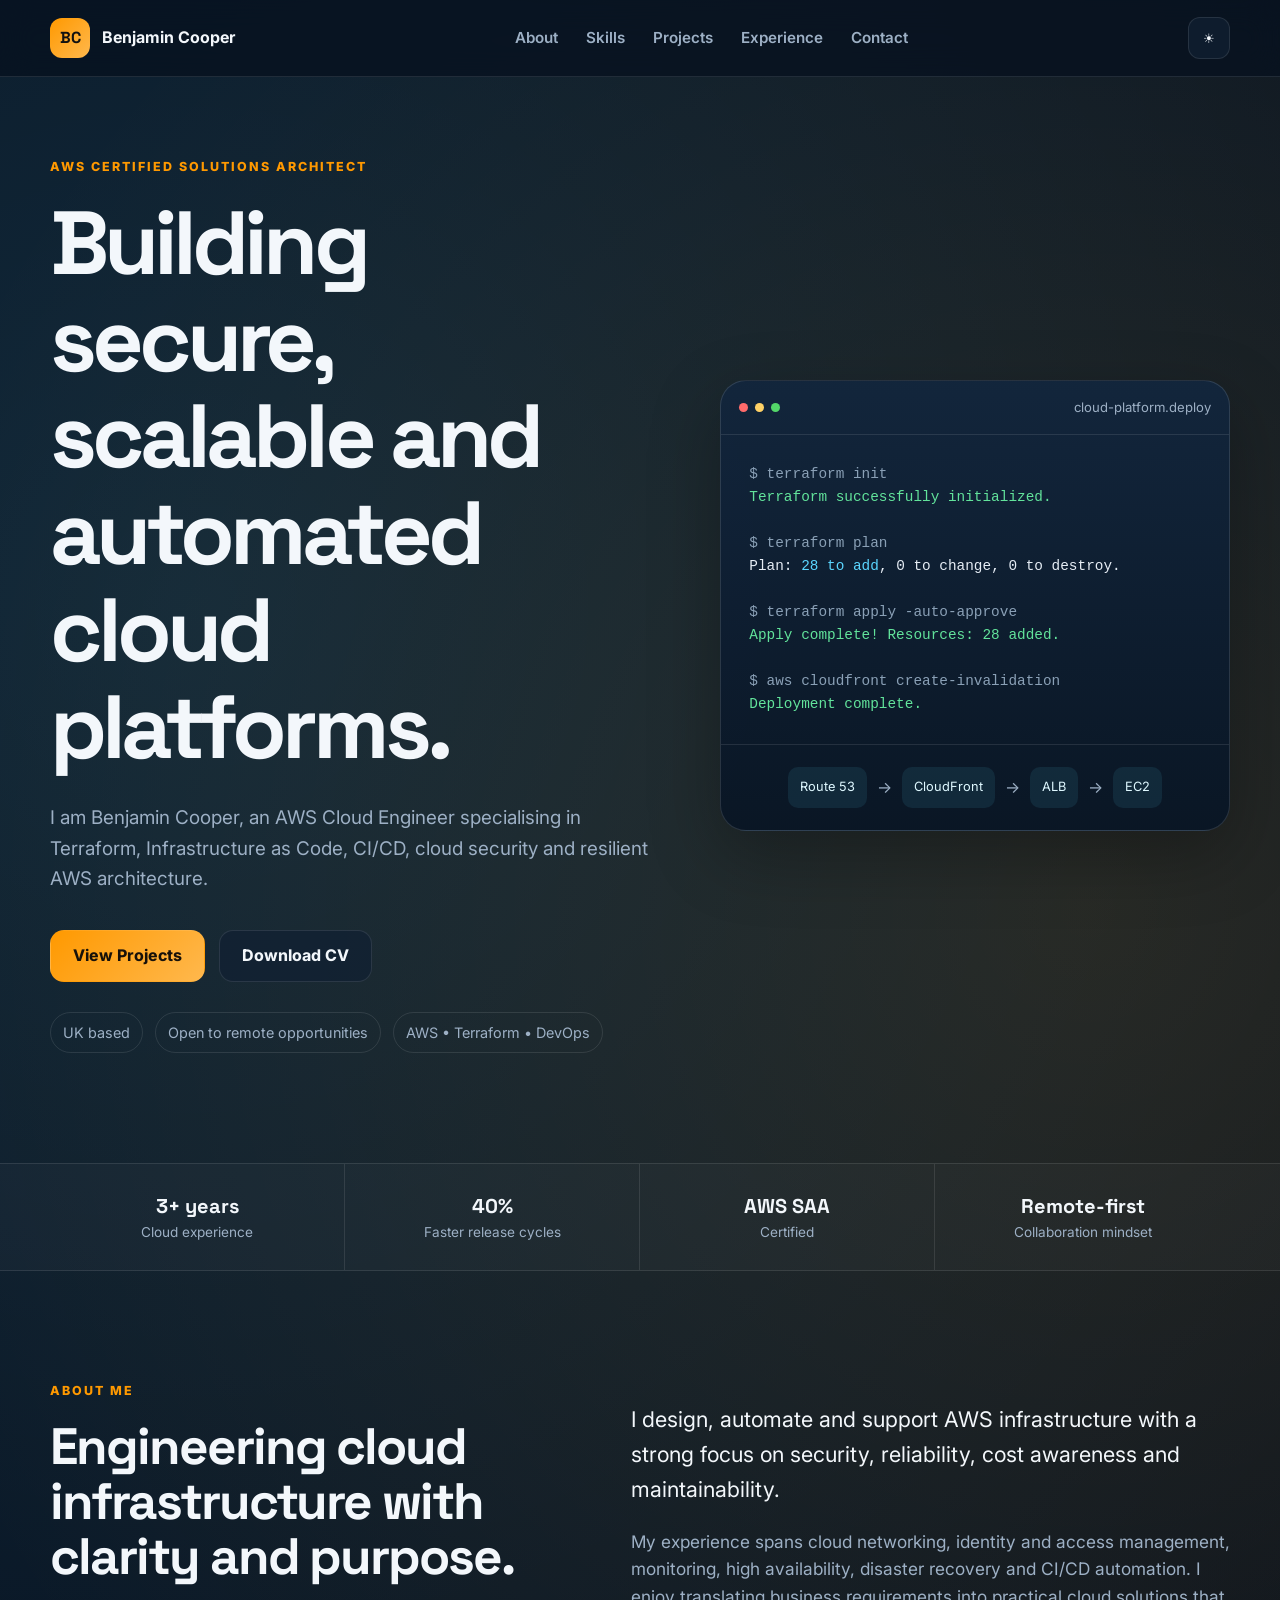
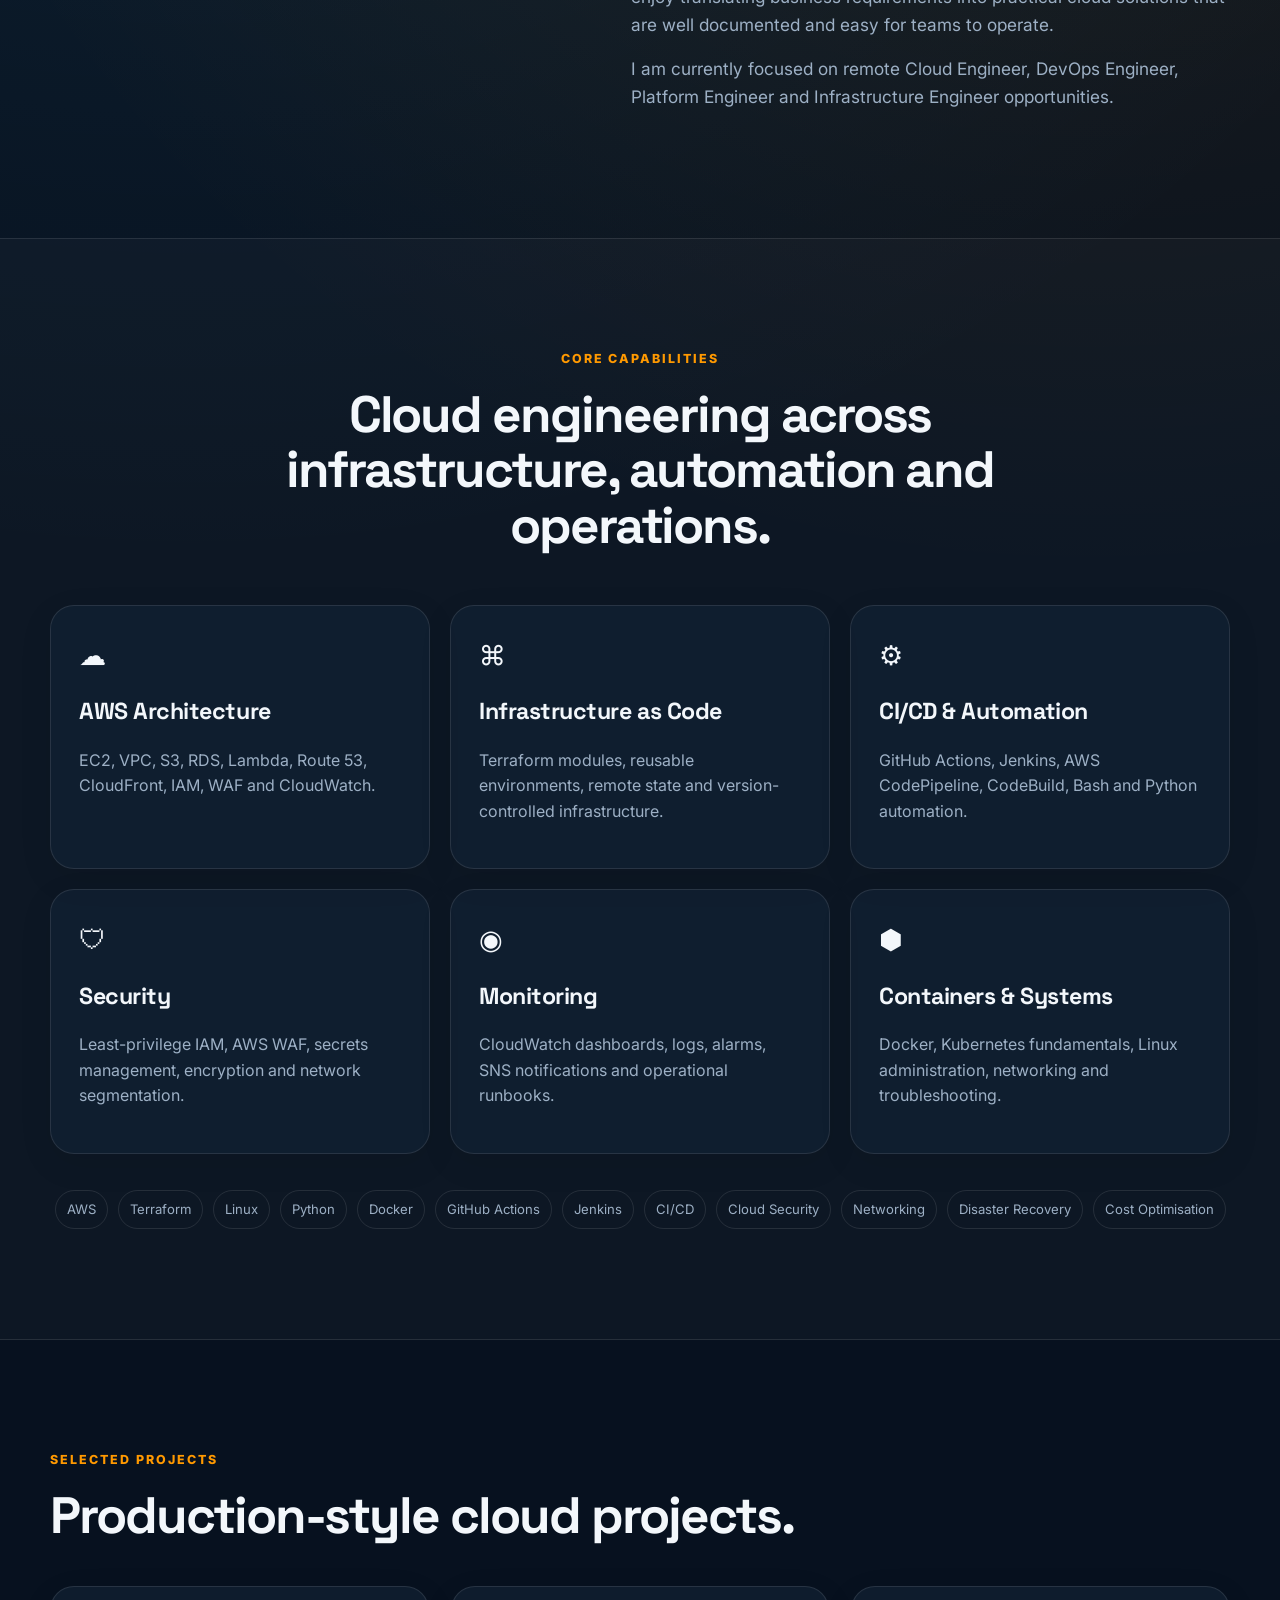
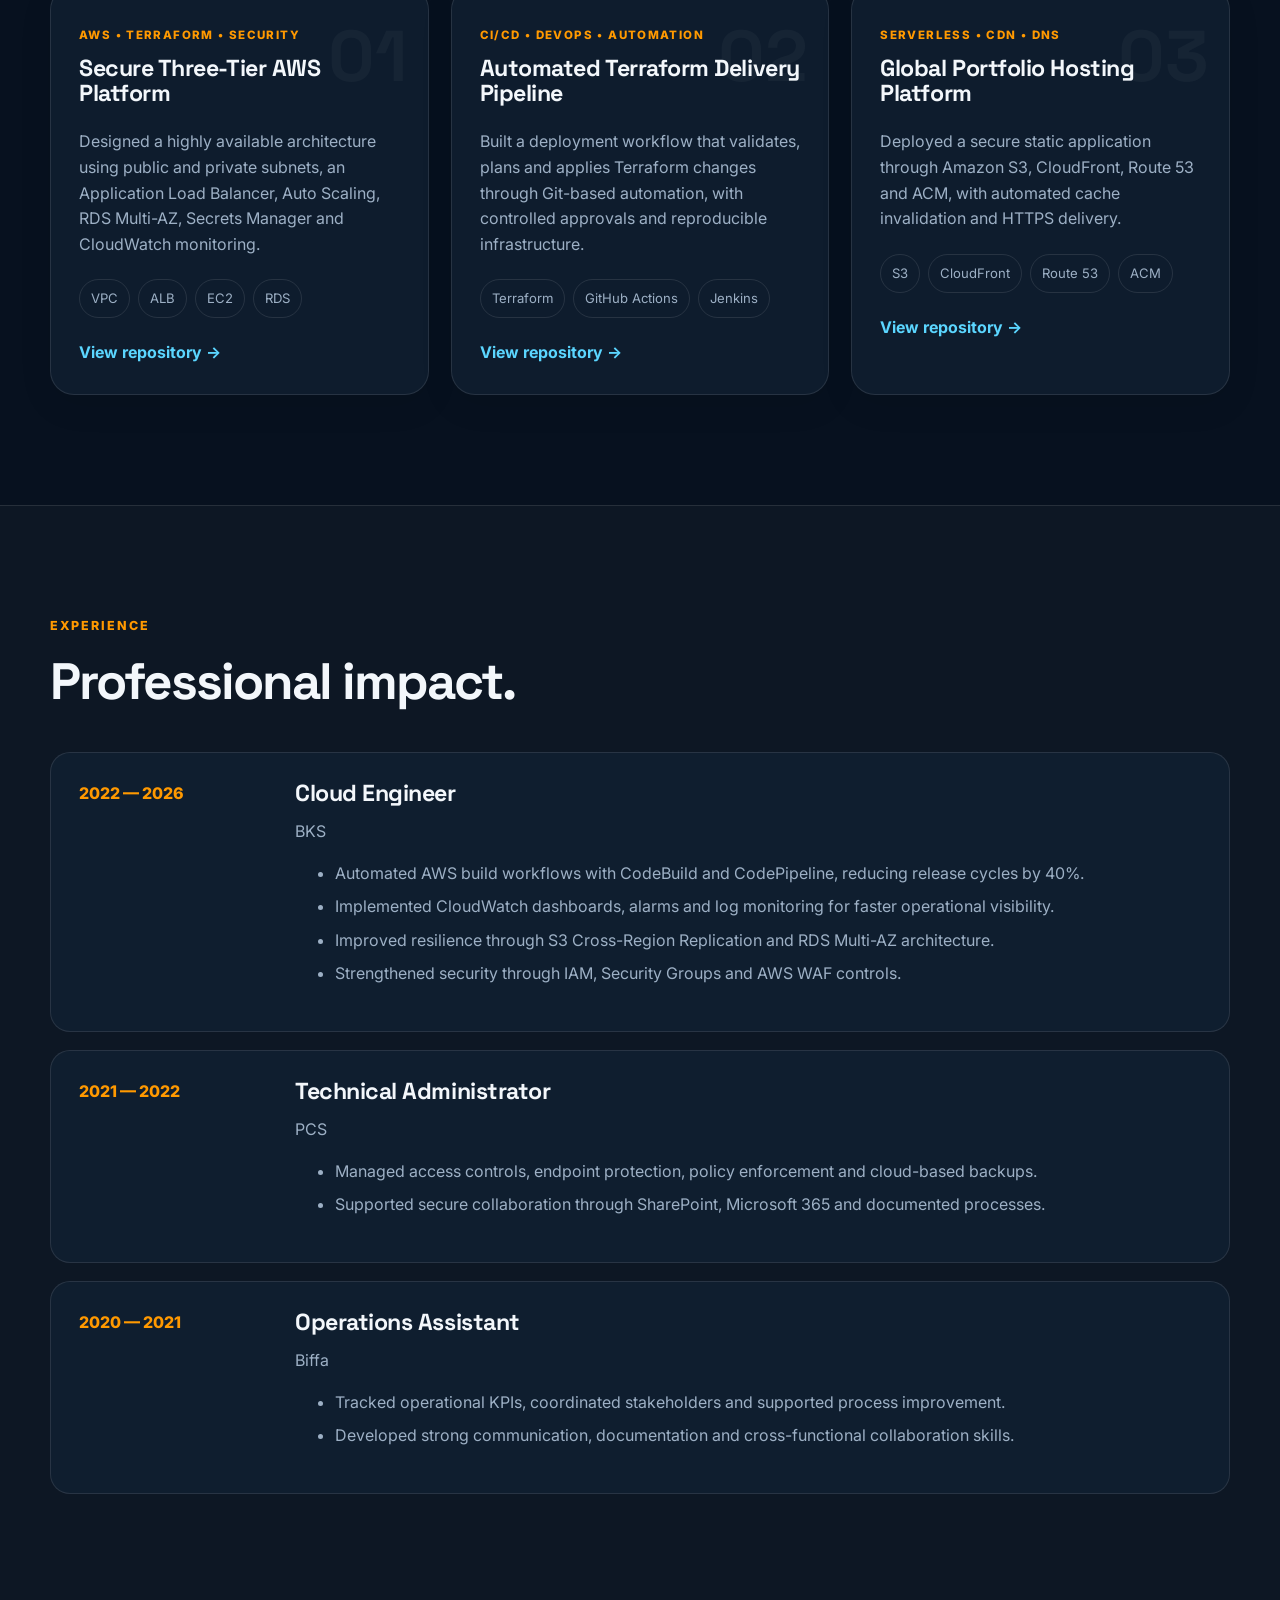
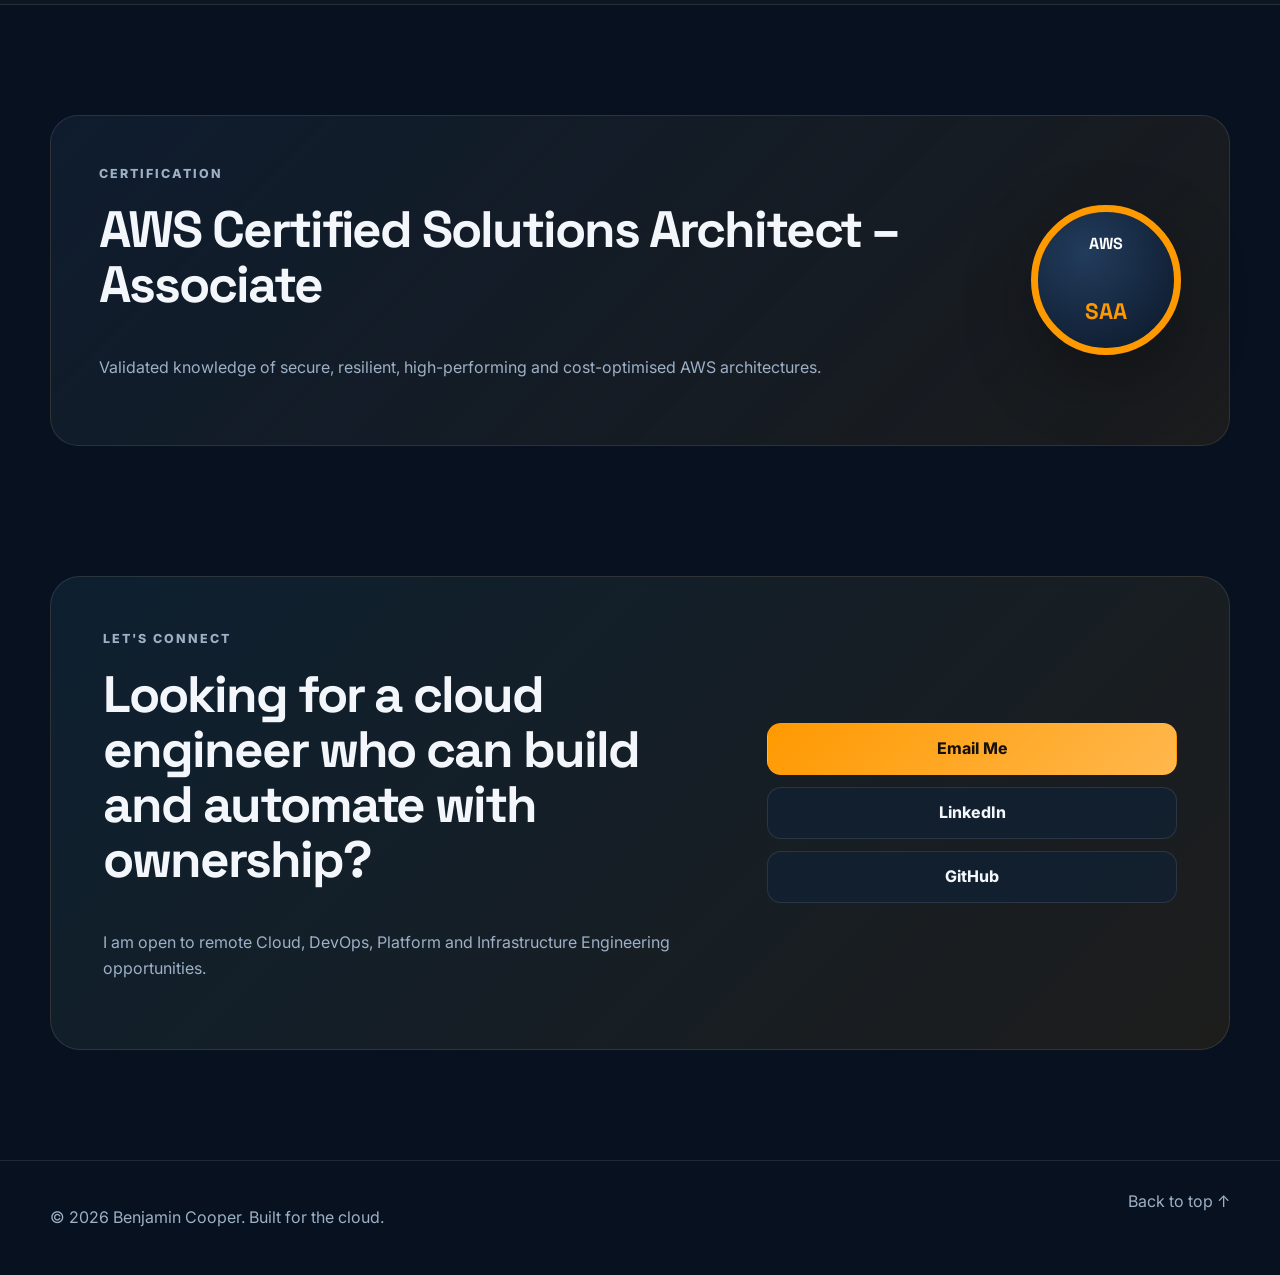
==== site/index.html @ c6323c79 "first commit" ====
<!DOCTYPE html>
<html lang="en">
<head>
  <meta charset="UTF-8" />
  <meta name="viewport" content="width=device-width, initial-scale=1.0" />
  <meta name="description" content="Benjamin Cooper — AWS Certified Cloud Engineer specialising in Terraform, DevOps, CI/CD, cloud security and scalable AWS platforms." />
  <title>Benjamin Cooper | AWS Cloud Engineer</title>
  <link rel="preconnect" href="https://fonts.googleapis.com">
  <link rel="preconnect" href="https://fonts.gstatic.com" crossorigin>
  <link href="https://fonts.googleapis.com/css2?family=Inter:wght@400;500;600;700;800&family=Space+Grotesk:wght@500;600;700&display=swap" rel="stylesheet">
  <link rel="stylesheet" href="styles.css" />
</head>
<body>
  <header class="site-header">
    <nav class="nav container">
      <a href="#home" class="brand"><span class="brand-mark">BC</span><span>Benjamin Cooper</span></a>
      <button class="menu-toggle" aria-label="Open menu">☰</button>
      <div class="nav-links">
        <a href="#about">About</a><a href="#skills">Skills</a><a href="#projects">Projects</a><a href="#experience">Experience</a><a href="#contact">Contact</a>
      </div>
      <button class="theme-toggle" aria-label="Toggle theme">☀</button>
    </nav>
  </header>

  <main>
    <section id="home" class="hero section">
      <div class="container hero-grid">
        <div class="hero-copy reveal">
          <p class="eyebrow">AWS CERTIFIED SOLUTIONS ARCHITECT</p>
          <h1>Building secure, scalable and automated cloud platforms.</h1>
          <p class="hero-text">I am Benjamin Cooper, an AWS Cloud Engineer specialising in Terraform, Infrastructure as Code, CI/CD, cloud security and resilient AWS architecture.</p>
          <div class="hero-actions">
            <a class="btn btn-primary" href="#projects">View Projects</a>
            <a class="btn btn-secondary" href="Benjamin-Cooper-CV.pdf" download>Download CV</a>
          </div>
          <div class="hero-meta"><span>UK based</span><span>Open to remote opportunities</span><span>AWS • Terraform • DevOps</span></div>
        </div>

        <div class="cloud-console reveal">
          <div class="console-top"><div class="dots"><span></span><span></span><span></span></div><span>cloud-platform.deploy</span></div>
          <pre><code><span class="muted">$ terraform init</span>
<span class="success">Terraform successfully initialized.</span>

<span class="muted">$ terraform plan</span>
Plan: <span class="accent">28 to add</span>, 0 to change, 0 to destroy.

<span class="muted">$ terraform apply -auto-approve</span>
<span class="success">Apply complete! Resources: 28 added.</span>

<span class="muted">$ aws cloudfront create-invalidation</span>
<span class="success">Deployment complete.</span></code></pre>
          <div class="architecture-mini"><div class="node">Route 53</div><span>→</span><div class="node">CloudFront</div><span>→</span><div class="node">ALB</div><span>→</span><div class="node">EC2</div></div>
        </div>
      </div>
    </section>

    <section class="trust-strip"><div class="container trust-grid"><div><strong>3+ years</strong><span>Cloud experience</span></div><div><strong>40%</strong><span>Faster release cycles</span></div><div><strong>AWS SAA</strong><span>Certified</span></div><div><strong>Remote-first</strong><span>Collaboration mindset</span></div></div></section>

    <section id="about" class="section"><div class="container split"><div class="section-heading reveal"><p class="eyebrow">ABOUT ME</p><h2>Engineering cloud infrastructure with clarity and purpose.</h2></div><div class="about-copy reveal"><p>I design, automate and support AWS infrastructure with a strong focus on security, reliability, cost awareness and maintainability.</p><p>My experience spans cloud networking, identity and access management, monitoring, high availability, disaster recovery and CI/CD automation. I enjoy translating business requirements into practical cloud solutions that are well documented and easy for teams to operate.</p><p>I am currently focused on remote Cloud Engineer, DevOps Engineer, Platform Engineer and Infrastructure Engineer opportunities.</p></div></div></section>

    <section id="skills" class="section section-alt"><div class="container"><div class="section-heading centered reveal"><p class="eyebrow">CORE CAPABILITIES</p><h2>Cloud engineering across infrastructure, automation and operations.</h2></div><div class="skill-grid">
      <article class="card reveal"><div class="icon">☁</div><h3>AWS Architecture</h3><p>EC2, VPC, S3, RDS, Lambda, Route 53, CloudFront, IAM, WAF and CloudWatch.</p></article>
      <article class="card reveal"><div class="icon">⌘</div><h3>Infrastructure as Code</h3><p>Terraform modules, reusable environments, remote state and version-controlled infrastructure.</p></article>
      <article class="card reveal"><div class="icon">⚙</div><h3>CI/CD & Automation</h3><p>GitHub Actions, Jenkins, AWS CodePipeline, CodeBuild, Bash and Python automation.</p></article>
      <article class="card reveal"><div class="icon">🛡</div><h3>Security</h3><p>Least-privilege IAM, AWS WAF, secrets management, encryption and network segmentation.</p></article>
      <article class="card reveal"><div class="icon">◉</div><h3>Monitoring</h3><p>CloudWatch dashboards, logs, alarms, SNS notifications and operational runbooks.</p></article>
      <article class="card reveal"><div class="icon">⬢</div><h3>Containers & Systems</h3><p>Docker, Kubernetes fundamentals, Linux administration, networking and troubleshooting.</p></article>
    </div><div class="tag-cloud reveal"><span>AWS</span><span>Terraform</span><span>Linux</span><span>Python</span><span>Docker</span><span>GitHub Actions</span><span>Jenkins</span><span>CI/CD</span><span>Cloud Security</span><span>Networking</span><span>Disaster Recovery</span><span>Cost Optimisation</span></div></div></section>

    <section id="projects" class="section"><div class="container"><div class="section-heading reveal"><p class="eyebrow">SELECTED PROJECTS</p><h2>Production-style cloud projects.</h2></div><div class="project-grid">
      <article class="project-card reveal"><div class="project-number">01</div><p class="project-label">AWS • TERRAFORM • SECURITY</p><h3>Secure Three-Tier AWS Platform</h3><p>Designed a highly available architecture using public and private subnets, an Application Load Balancer, Auto Scaling, RDS Multi-AZ, Secrets Manager and CloudWatch monitoring.</p><div class="project-tags"><span>VPC</span><span>ALB</span><span>EC2</span><span>RDS</span></div><a href="https://github.com/BenjaminCooper-WAF" target="_blank" rel="noopener">View repository →</a></article>
      <article class="project-card reveal"><div class="project-number">02</div><p class="project-label">CI/CD • DEVOPS • AUTOMATION</p><h3>Automated Terraform Delivery Pipeline</h3><p>Built a deployment workflow that validates, plans and applies Terraform changes through Git-based automation, with controlled approvals and reproducible infrastructure.</p><div class="project-tags"><span>Terraform</span><span>GitHub Actions</span><span>Jenkins</span></div><a href="https://github.com/BenjaminCooper-WAF" target="_blank" rel="noopener">View repository →</a></article>
      <article class="project-card reveal"><div class="project-number">03</div><p class="project-label">SERVERLESS • CDN • DNS</p><h3>Global Portfolio Hosting Platform</h3><p>Deployed a secure static application through Amazon S3, CloudFront, Route 53 and ACM, with automated cache invalidation and HTTPS delivery.</p><div class="project-tags"><span>S3</span><span>CloudFront</span><span>Route 53</span><span>ACM</span></div><a href="https://github.com/BenjaminCooper-WAF" target="_blank" rel="noopener">View repository →</a></article>
    </div></div></section>

    <section id="experience" class="section section-alt"><div class="container"><div class="section-heading reveal"><p class="eyebrow">EXPERIENCE</p><h2>Professional impact.</h2></div><div class="timeline">
      <article class="timeline-item reveal"><div class="timeline-date">2022 — 2026</div><div><h3>Cloud Engineer</h3><p class="company">BKS</p><ul><li>Automated AWS build workflows with CodeBuild and CodePipeline, reducing release cycles by 40%.</li><li>Implemented CloudWatch dashboards, alarms and log monitoring for faster operational visibility.</li><li>Improved resilience through S3 Cross-Region Replication and RDS Multi-AZ architecture.</li><li>Strengthened security through IAM, Security Groups and AWS WAF controls.</li></ul></div></article>
      <article class="timeline-item reveal"><div class="timeline-date">2021 — 2022</div><div><h3>Technical Administrator</h3><p class="company">PCS</p><ul><li>Managed access controls, endpoint protection, policy enforcement and cloud-based backups.</li><li>Supported secure collaboration through SharePoint, Microsoft 365 and documented processes.</li></ul></div></article>
      <article class="timeline-item reveal"><div class="timeline-date">2020 — 2021</div><div><h3>Operations Assistant</h3><p class="company">Biffa</p><ul><li>Tracked operational KPIs, coordinated stakeholders and supported process improvement.</li><li>Developed strong communication, documentation and cross-functional collaboration skills.</li></ul></div></article>
    </div></div></section>

    <section class="section certification"><div class="container certification-card reveal"><div><p class="eyebrow">CERTIFICATION</p><h2>AWS Certified Solutions Architect – Associate</h2><p>Validated knowledge of secure, resilient, high-performing and cost-optimised AWS architectures.</p></div><div class="badge">AWS<br><span>SAA</span></div></div></section>

    <section id="contact" class="section contact-section"><div class="container contact-card reveal"><div><p class="eyebrow">LET'S CONNECT</p><h2>Looking for a cloud engineer who can build and automate with ownership?</h2><p>I am open to remote Cloud, DevOps, Platform and Infrastructure Engineering opportunities.</p></div><div class="contact-actions"><a class="btn btn-primary" href="mailto:benjam9191@gmail.com">Email Me</a><a class="btn btn-secondary" href="https://www.linkedin.com/in/benjamin-cooper-46140b385/" target="_blank" rel="noopener">LinkedIn</a><a class="btn btn-secondary" href="https://github.com/BenjaminCooper-WAF" target="_blank" rel="noopener">GitHub</a></div></div></section>
  </main>

  <footer><div class="container footer-inner"><p>© <span id="year"></span> Benjamin Cooper. Built for the cloud.</p><a href="#home">Back to top ↑</a></div></footer>
  <script src="script.js"></script>
</body>
</html>
---- site/styles.css ----
:root{--bg:#07111f;--bg-alt:#0b1728;--surface:rgba(17,32,51,.78);--surface-solid:#112033;--text:#f3f7fb;--muted:#9db0c5;--line:rgba(255,255,255,.10);--primary:#ff9900;--primary-2:#ffb84d;--accent:#5bd6ff;--shadow:0 24px 70px rgba(0,0,0,.28);--radius:24px}body.light{--bg:#f4f7fb;--bg-alt:#eaf0f7;--surface:rgba(255,255,255,.8);--surface-solid:#fff;--text:#0a1625;--muted:#53657a;--line:rgba(13,31,51,.1);--shadow:0 24px 70px rgba(30,50,80,.12)}*{box-sizing:border-box}html{scroll-behavior:smooth}body{margin:0;background:radial-gradient(circle at 15% 10%,rgba(91,214,255,.12),transparent 28%),radial-gradient(circle at 85% 15%,rgba(255,153,0,.12),transparent 24%),var(--bg);color:var(--text);font-family:Inter,system-ui,sans-serif;line-height:1.6;transition:.3s}a{color:inherit}.container{width:min(1180px,calc(100% - 40px));margin:auto}.section{padding:110px 0}.section-alt{background:rgba(255,255,255,.025);border-block:1px solid var(--line)}.site-header{position:sticky;top:0;z-index:100;backdrop-filter:blur(16px);background:color-mix(in srgb,var(--bg) 78%,transparent);border-bottom:1px solid var(--line)}.nav{min-height:76px;display:flex;align-items:center;justify-content:space-between;gap:24px}.brand{display:flex;align-items:center;gap:12px;text-decoration:none;font-weight:700}.brand-mark{display:grid;place-items:center;width:40px;height:40px;border-radius:12px;background:linear-gradient(135deg,var(--primary),var(--primary-2));color:#111;font-family:"Space Grotesk";font-weight:800}.nav-links{display:flex;gap:28px}.nav-links a{text-decoration:none;color:var(--muted);font-size:.95rem;font-weight:600}.nav-links a:hover{color:var(--text)}.theme-toggle,.menu-toggle{border:1px solid var(--line);background:var(--surface);color:var(--text);border-radius:12px;width:42px;height:42px;cursor:pointer}.menu-toggle{display:none}.hero{min-height:780px;display:grid;align-items:center;padding-top:80px}.hero-grid{display:grid;grid-template-columns:1.08fr .92fr;gap:72px;align-items:center}.eyebrow{color:var(--primary);font-size:.78rem;letter-spacing:.16em;font-weight:800;margin:0 0 18px}h1,h2,h3{font-family:"Space Grotesk",Inter,sans-serif;line-height:1.08;margin-top:0}h1{font-size:clamp(3rem,7vw,6.1rem);letter-spacing:-.055em;margin-bottom:28px}h2{font-size:clamp(2.2rem,4vw,4rem);letter-spacing:-.04em}h3{font-size:1.45rem;letter-spacing:-.02em}.hero-text{color:var(--muted);font-size:1.18rem;max-width:700px}.hero-actions{display:flex;gap:14px;margin:36px 0 30px;flex-wrap:wrap}.btn{display:inline-flex;align-items:center;justify-content:center;min-height:52px;padding:0 22px;border-radius:14px;text-decoration:none;font-weight:750;border:1px solid transparent;transition:.2s}.btn:hover{transform:translateY(-2px)}.btn-primary{background:linear-gradient(135deg,var(--primary),var(--primary-2));color:#17110a}.btn-secondary{background:var(--surface);border-color:var(--line)}.hero-meta{display:flex;gap:12px;flex-wrap:wrap;color:var(--muted);font-size:.9rem}.hero-meta span{border:1px solid var(--line);padding:8px 12px;border-radius:999px}.cloud-console{background:linear-gradient(180deg,rgba(18,38,61,.96),rgba(9,22,37,.96));border:1px solid rgba(255,255,255,.12);border-radius:26px;box-shadow:var(--shadow);overflow:hidden;transform:perspective(1200px) rotateY(-4deg) rotateX(2deg)}.console-top{display:flex;justify-content:space-between;align-items:center;padding:16px 18px;border-bottom:1px solid rgba(255,255,255,.1);color:#9db0c5;font-size:.82rem}.dots{display:flex;gap:7px}.dots span{width:9px;height:9px;border-radius:50%;background:#ff6b6b}.dots span:nth-child(2){background:#ffd166}.dots span:nth-child(3){background:#53d769}pre{margin:0;padding:28px;overflow:auto;font-size:.9rem;color:#e6edf5}.muted{color:#8aa0b6}.success{color:#62e39b}.accent{color:#5bd6ff}.architecture-mini{border-top:1px solid rgba(255,255,255,.1);padding:22px;display:flex;align-items:center;justify-content:center;gap:10px;color:#9db0c5}.node{padding:10px 12px;border-radius:10px;background:rgba(91,214,255,.09);color:#dff8ff;font-size:.8rem}.trust-strip{border-block:1px solid var(--line);background:rgba(255,255,255,.025)}.trust-grid{display:grid;grid-template-columns:repeat(4,1fr)}.trust-grid div{padding:26px;text-align:center;border-right:1px solid var(--line)}.trust-grid div:last-child{border-right:0}.trust-grid strong,.trust-grid span{display:block}.trust-grid strong{font-family:"Space Grotesk";font-size:1.25rem}.trust-grid span{color:var(--muted);font-size:.85rem}.split{display:grid;grid-template-columns:.9fr 1.1fr;gap:90px}.about-copy{color:var(--muted);font-size:1.08rem}.about-copy p:first-child{color:var(--text);font-size:1.35rem}.centered{text-align:center;max-width:850px;margin:0 auto 52px}.skill-grid{display:grid;grid-template-columns:repeat(3,1fr);gap:20px}.card,.project-card{background:var(--surface);border:1px solid var(--line);border-radius:var(--radius);padding:28px;box-shadow:0 10px 34px rgba(0,0,0,.08)}.card .icon{font-size:1.7rem;margin-bottom:22px}.card p,.project-card p{color:var(--muted)}.tag-cloud{display:flex;justify-content:center;flex-wrap:wrap;gap:10px;margin-top:36px}.tag-cloud span,.project-tags span{border:1px solid var(--line);padding:8px 11px;border-radius:999px;color:var(--muted);font-size:.82rem}.project-grid{display:grid;grid-template-columns:repeat(3,1fr);gap:22px}.project-card{position:relative;overflow:hidden}.project-number{position:absolute;right:20px;top:12px;font-family:"Space Grotesk";font-size:4.5rem;color:rgba(255,255,255,.035);font-weight:800}.project-label{color:var(--primary)!important;font-size:.72rem;font-weight:800;letter-spacing:.12em}.project-tags{display:flex;flex-wrap:wrap;gap:8px;margin:22px 0}.project-card a{color:var(--accent);font-weight:700;text-decoration:none}.timeline{display:grid;gap:18px}.timeline-item{display:grid;grid-template-columns:180px 1fr;gap:36px;border:1px solid var(--line);background:var(--surface);border-radius:20px;padding:28px}.timeline-date{color:var(--primary);font-weight:800}.company{color:var(--muted);margin-top:-10px}.timeline li{color:var(--muted);margin:8px 0}.certification-card{display:flex;justify-content:space-between;gap:40px;align-items:center;padding:48px;border:1px solid var(--line);background:linear-gradient(135deg,var(--surface),rgba(255,153,0,.08));border-radius:28px}.certification-card p{color:var(--muted)}.badge{min-width:150px;height:150px;border-radius:50%;display:grid;place-items:center;text-align:center;font-family:"Space Grotesk";font-weight:800;background:radial-gradient(circle at 35% 30%,#223c5c,#0b1728);border:7px solid var(--primary);color:white;box-shadow:var(--shadow)}.badge span{color:var(--primary);font-size:1.4rem}.contact-section{padding-top:20px}.contact-card{display:grid;grid-template-columns:1.2fr .8fr;gap:50px;align-items:center;background:linear-gradient(135deg,rgba(91,214,255,.08),rgba(255,153,0,.09));border:1px solid var(--line);border-radius:30px;padding:52px}.contact-card p{color:var(--muted)}.contact-actions{display:grid;gap:12px}footer{border-top:1px solid var(--line);padding:28px 0;color:var(--muted)}.footer-inner{display:flex;justify-content:space-between;gap:20px}.footer-inner a{text-decoration:none}.reveal{opacity:0;transform:translateY(22px);transition:opacity .7s ease,transform .7s ease}.reveal.visible{opacity:1;transform:translateY(0)}@media(max-width:980px){.hero-grid,.split,.contact-card{grid-template-columns:1fr}.skill-grid,.project-grid{grid-template-columns:repeat(2,1fr)}.hero{min-height:auto}.cloud-console{transform:none}.trust-grid{grid-template-columns:repeat(2,1fr)}}@media(max-width:720px){.section{padding:78px 0}.menu-toggle{display:inline-grid;place-items:center}.nav-links{position:absolute;top:76px;left:20px;right:20px;display:none;flex-direction:column;background:var(--surface-solid);border:1px solid var(--line);border-radius:18px;padding:20px;box-shadow:var(--shadow)}.nav-links.open{display:flex}.theme-toggle{margin-left:auto}.skill-grid,.project-grid,.trust-grid{grid-template-columns:1fr}.timeline-item{grid-template-columns:1fr;gap:8px}.certification-card{flex-direction:column;align-items:flex-start}.contact-card{padding:34px 24px}.architecture-mini{flex-wrap:wrap}.footer-inner{flex-direction:column}}
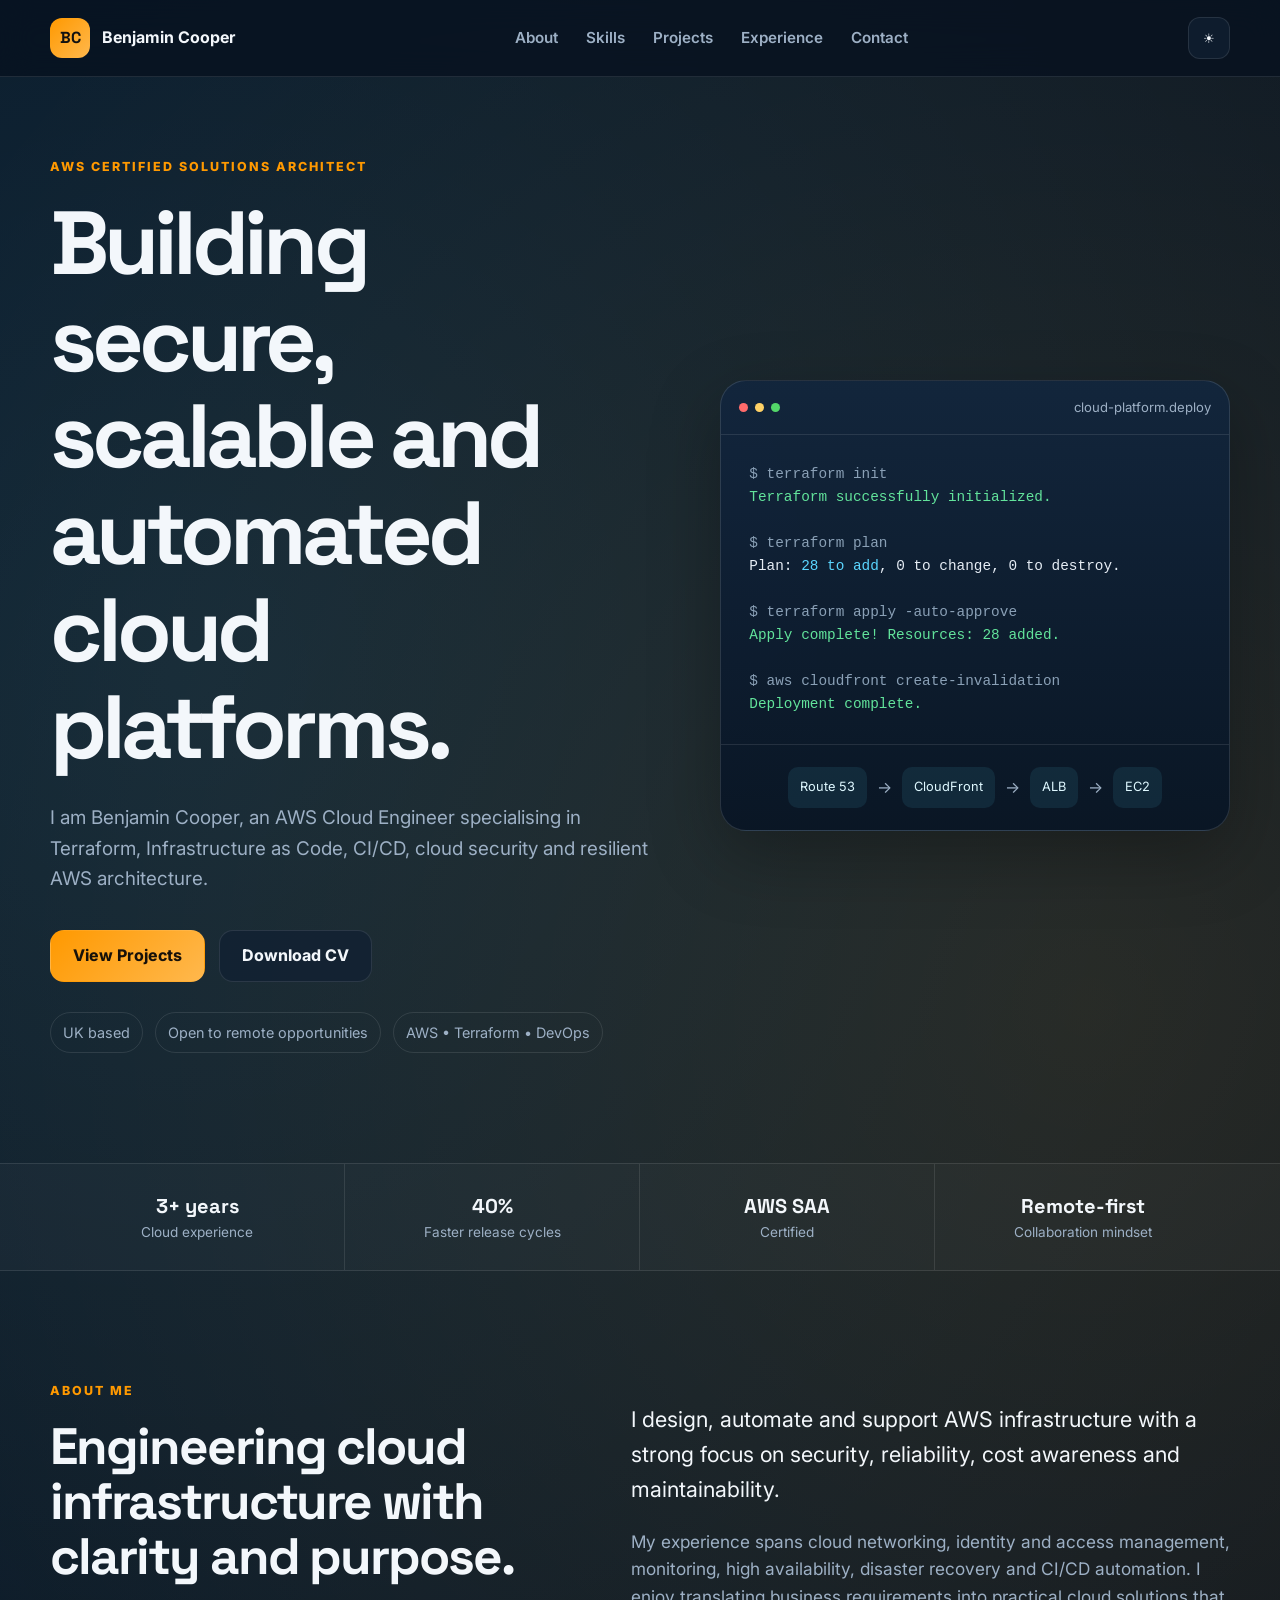
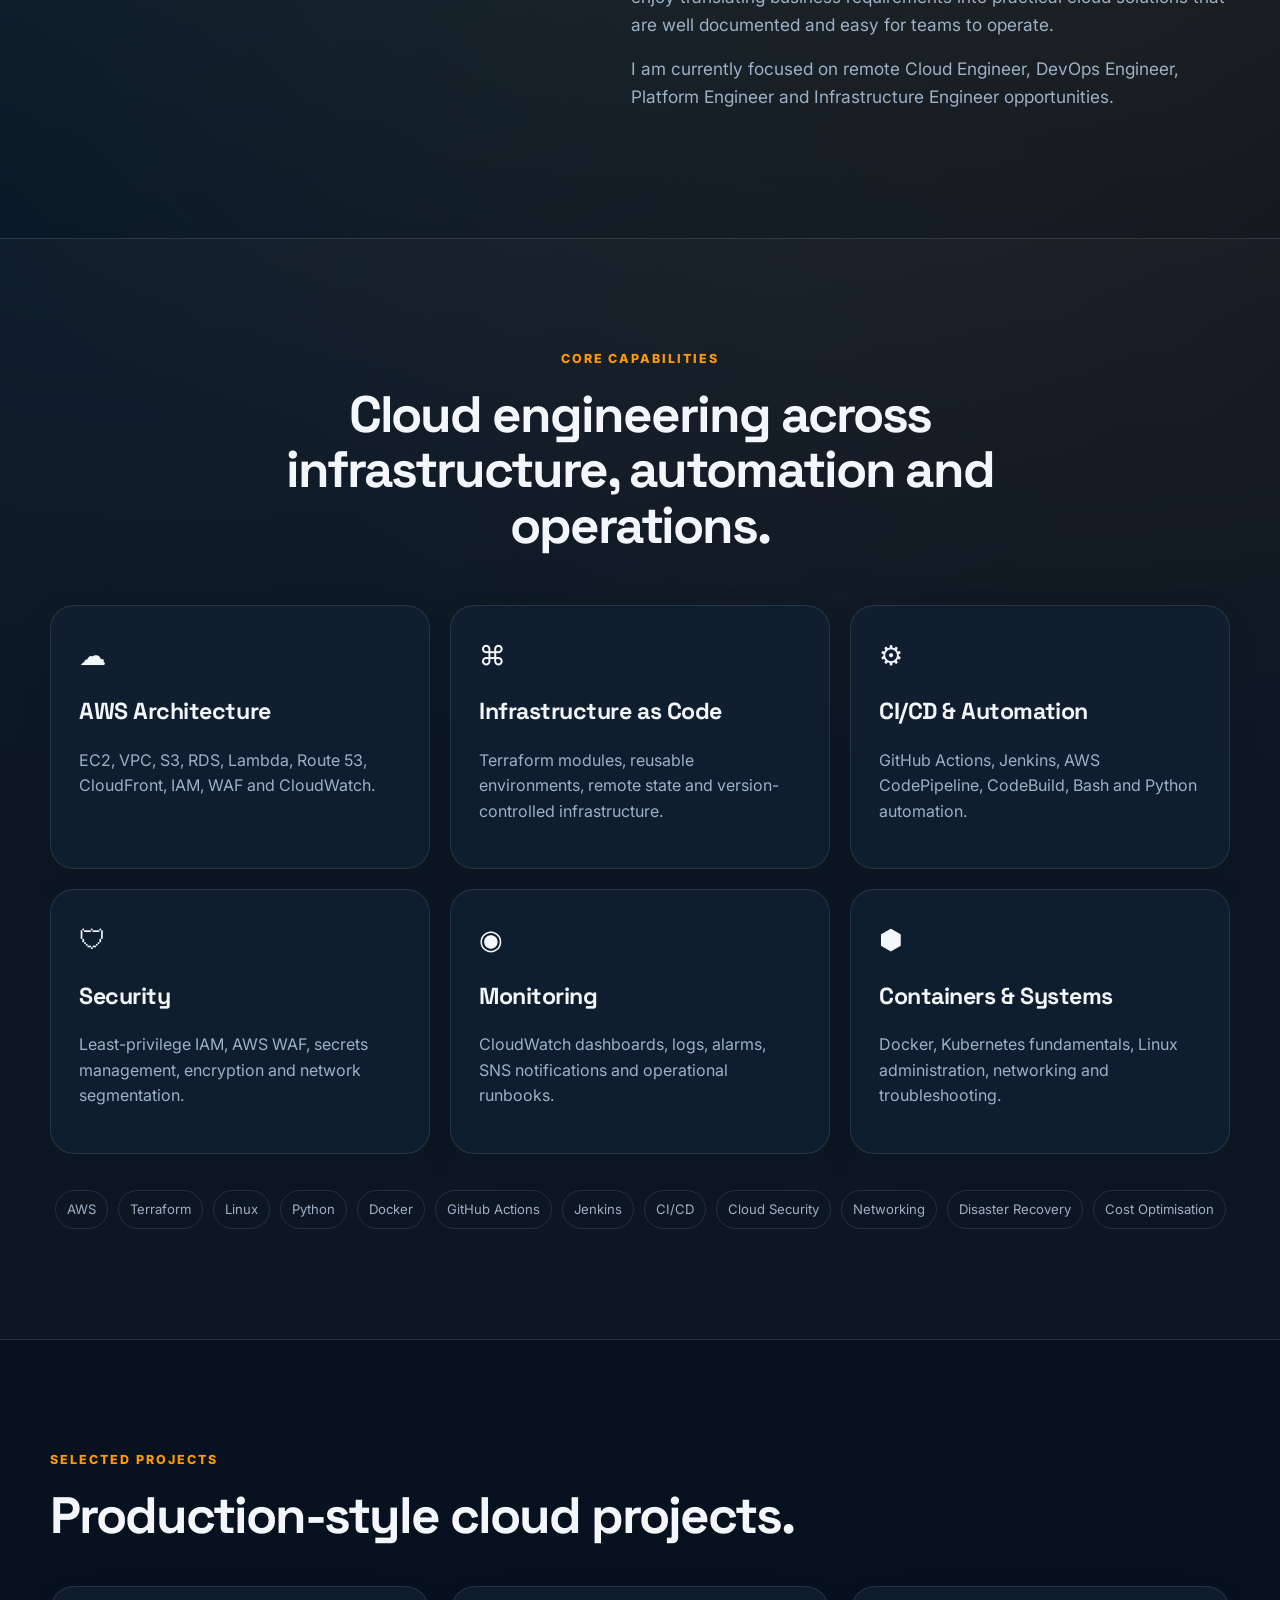
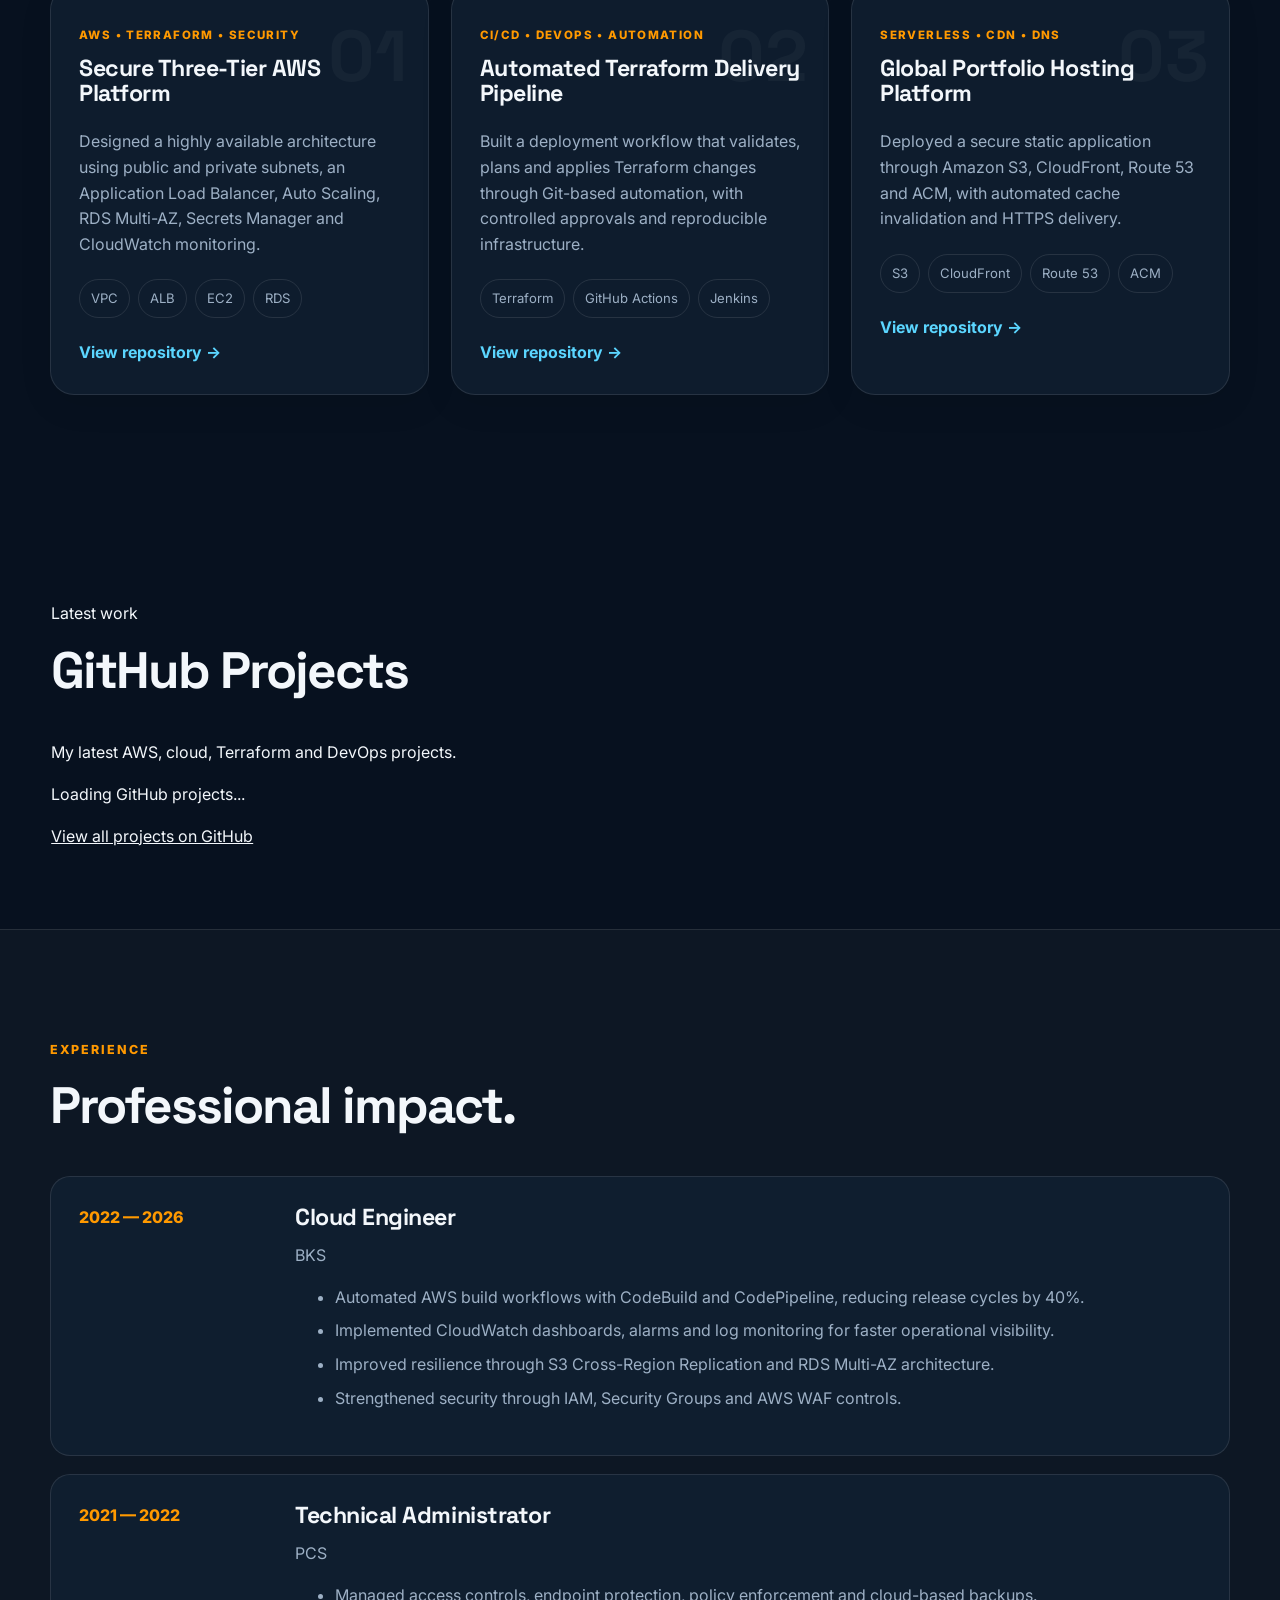
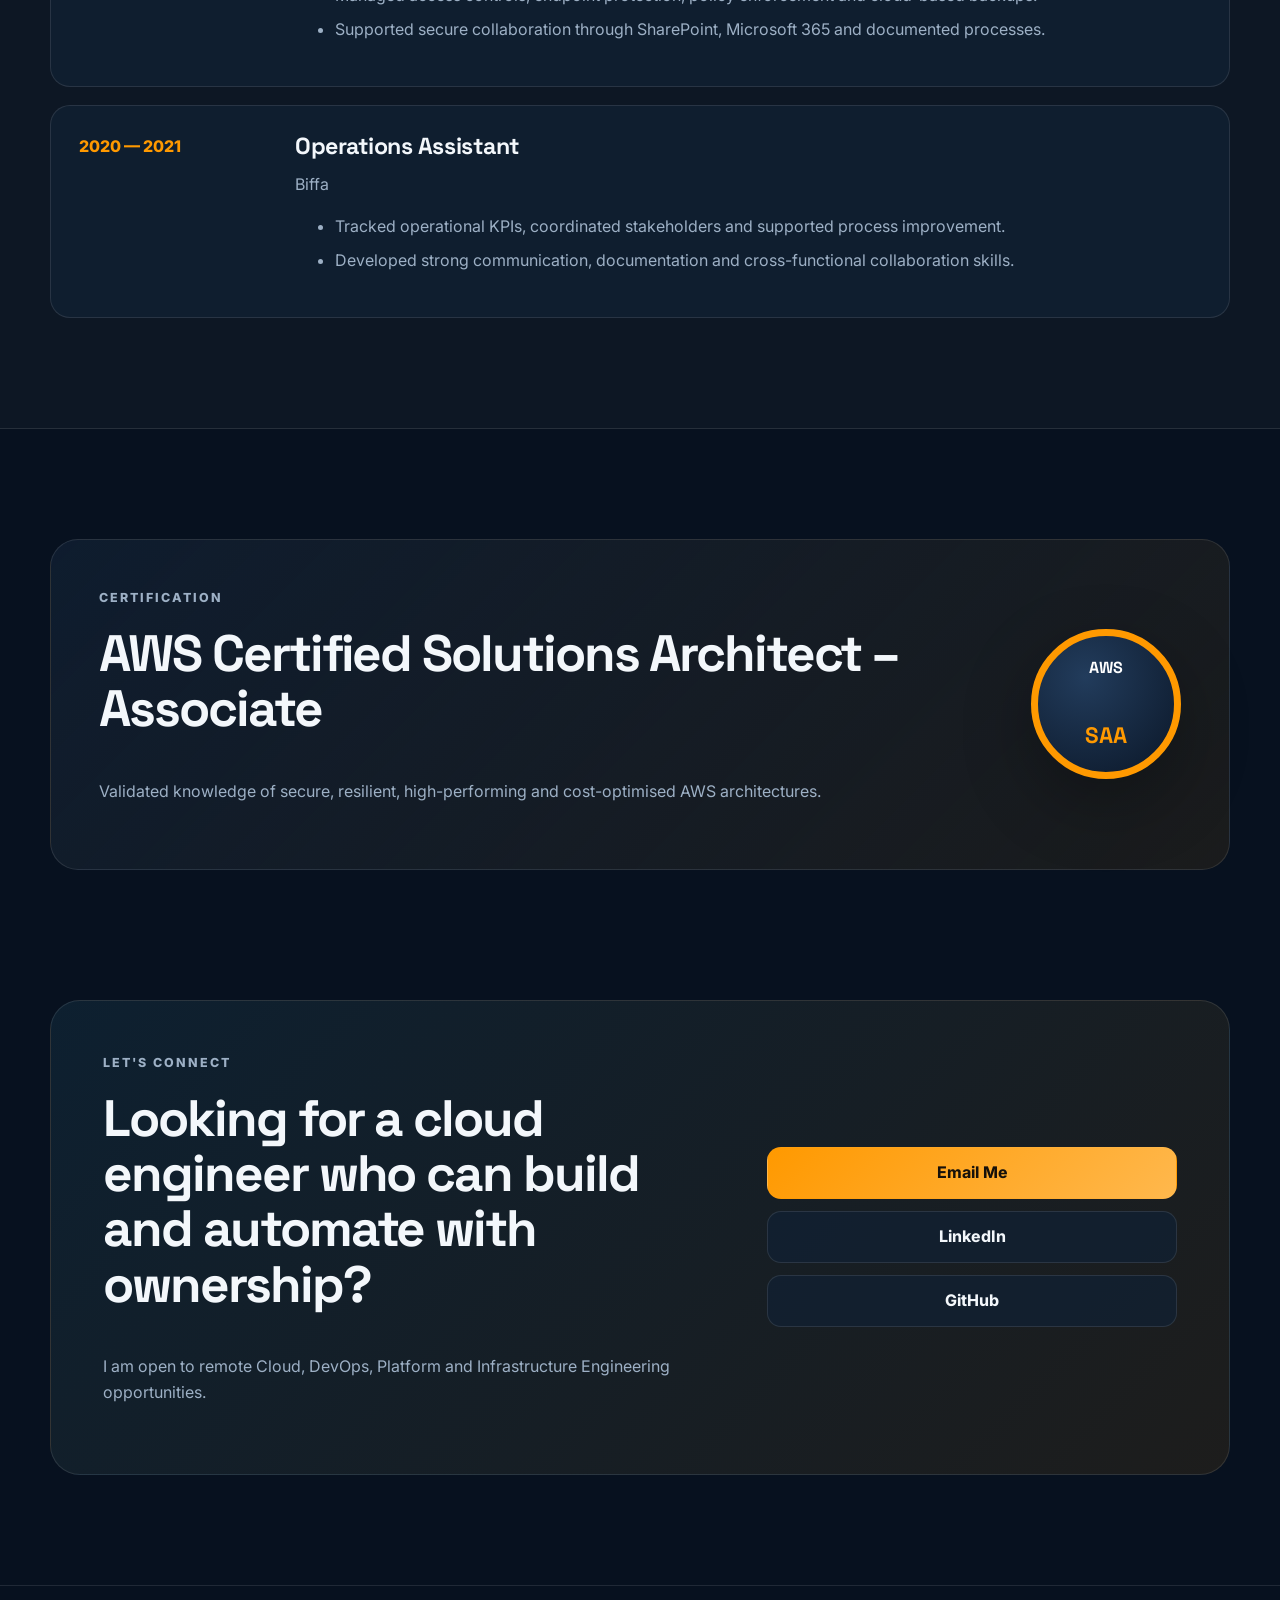
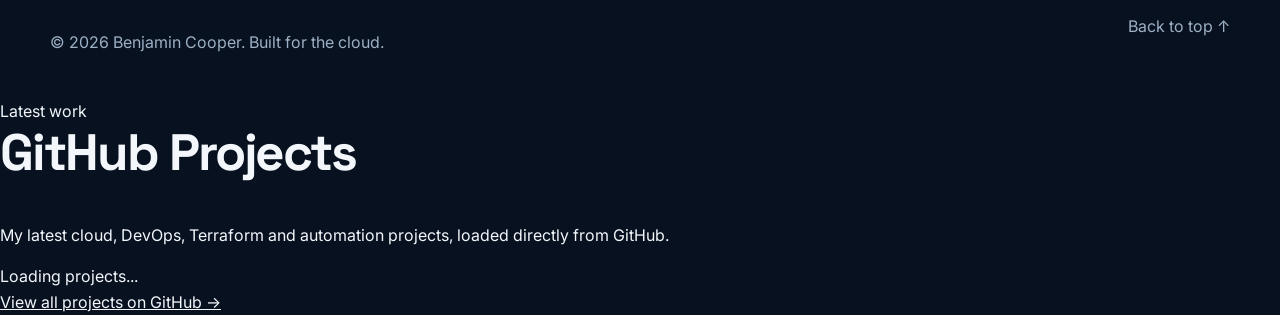
==== commit 292d3f95: "Add automatic GitHub project integration" ====
--- a/site/index.html
+++ b/site/index.html
@@ -73,6 +73,32 @@
       <article class="project-card reveal"><div class="project-number">03</div><p class="project-label">SERVERLESS • CDN • DNS</p><h3>Global Portfolio Hosting Platform</h3><p>Deployed a secure static application through Amazon S3, CloudFront, Route 53 and ACM, with automated cache invalidation and HTTPS delivery.</p><div class="project-tags"><span>S3</span><span>CloudFront</span><span>Route 53</span><span>ACM</span></div><a href="https://github.com/BenjaminCooper-WAF" target="_blank" rel="noopener">View repository →</a></article>
     </div></div></section>
 
+<section id="projects" class="github-projects-section">
+  <div class="section-heading">
+    <p class="section-subtitle">Latest work</p>
+    <h2>GitHub Projects</h2>
+    <p>My latest AWS, cloud, Terraform and DevOps projects.</p>
+  </div>
+
+  <p id="github-loading">Loading GitHub projects...</p>
+
+  <p id="github-error" hidden>
+    Unable to load GitHub projects.
+  </p>
+
+  <div id="github-projects-grid" class="github-projects-grid"></div>
+
+  <div class="github-profile-button">
+    <a
+      href="https://github.com/BenjaminCooper-WAF"
+      target="_blank"
+      rel="noopener noreferrer"
+    >
+      View all projects on GitHub
+    </a>
+  </div>
+</section>
+
     <section id="experience" class="section section-alt"><div class="container"><div class="section-heading reveal"><p class="eyebrow">EXPERIENCE</p><h2>Professional impact.</h2></div><div class="timeline">
       <article class="timeline-item reveal"><div class="timeline-date">2022 — 2026</div><div><h3>Cloud Engineer</h3><p class="company">BKS</p><ul><li>Automated AWS build workflows with CodeBuild and CodePipeline, reducing release cycles by 40%.</li><li>Implemented CloudWatch dashboards, alarms and log monitoring for faster operational visibility.</li><li>Improved resilience through S3 Cross-Region Replication and RDS Multi-AZ architecture.</li><li>Strengthened security through IAM, Security Groups and AWS WAF controls.</li></ul></div></article>
       <article class="timeline-item reveal"><div class="timeline-date">2021 — 2022</div><div><h3>Technical Administrator</h3><p class="company">PCS</p><ul><li>Managed access controls, endpoint protection, policy enforcement and cloud-based backups.</li><li>Supported secure collaboration through SharePoint, Microsoft 365 and documented processes.</li></ul></div></article>
@@ -88,3 +114,43 @@
   <script src="script.js"></script>
 </body>
 </html>
+
+<section id="github-projects" class="projects-section">
+  <div class="section-heading">
+    <span class="section-label">Latest work</span>
+    <h2>GitHub Projects</h2>
+    <p>
+      My latest cloud, DevOps, Terraform and automation projects,
+      loaded directly from GitHub.
+    </p>
+  </div>
+
+  <div id="projects-loading" class="projects-status">
+    Loading projects...
+  </div>
+
+  <div id="projects-error" class="projects-status projects-error" hidden>
+    GitHub projects could not be loaded.
+  </div>
+
+  <div id="projects-grid" class="projects-grid"></div>
+
+  <div class="github-profile-link">
+    <a
+      href="https://github.com/BenjaminCooper-WAF"
+      target="_blank"
+      rel="noopener noreferrer"
+    >
+      View all projects on GitHub →
+    </a>
+  </div>
+</section>
+
+<link
+  rel="stylesheet"
+  href="https://cdnjs.cloudflare.com/ajax/libs/font-awesome/6.7.2/css/all.min.css"
+/>
+
+  <script src="js/github-projects.js" defer></script>
+</body>
+</html>
--- a/site/styles.css
+++ b/site/styles.css
@@ -1 +1,92 @@
 :root{--bg:#07111f;--bg-alt:#0b1728;--surface:rgba(17,32,51,.78);--surface-solid:#112033;--text:#f3f7fb;--muted:#9db0c5;--line:rgba(255,255,255,.10);--primary:#ff9900;--primary-2:#ffb84d;--accent:#5bd6ff;--shadow:0 24px 70px rgba(0,0,0,.28);--radius:24px}body.light{--bg:#f4f7fb;--bg-alt:#eaf0f7;--surface:rgba(255,255,255,.8);--surface-solid:#fff;--text:#0a1625;--muted:#53657a;--line:rgba(13,31,51,.1);--shadow:0 24px 70px rgba(30,50,80,.12)}*{box-sizing:border-box}html{scroll-behavior:smooth}body{margin:0;background:radial-gradient(circle at 15% 10%,rgba(91,214,255,.12),transparent 28%),radial-gradient(circle at 85% 15%,rgba(255,153,0,.12),transparent 24%),var(--bg);color:var(--text);font-family:Inter,system-ui,sans-serif;line-height:1.6;transition:.3s}a{color:inherit}.container{width:min(1180px,calc(100% - 40px));margin:auto}.section{padding:110px 0}.section-alt{background:rgba(255,255,255,.025);border-block:1px solid var(--line)}.site-header{position:sticky;top:0;z-index:100;backdrop-filter:blur(16px);background:color-mix(in srgb,var(--bg) 78%,transparent);border-bottom:1px solid var(--line)}.nav{min-height:76px;display:flex;align-items:center;justify-content:space-between;gap:24px}.brand{display:flex;align-items:center;gap:12px;text-decoration:none;font-weight:700}.brand-mark{display:grid;place-items:center;width:40px;height:40px;border-radius:12px;background:linear-gradient(135deg,var(--primary),var(--primary-2));color:#111;font-family:"Space Grotesk";font-weight:800}.nav-links{display:flex;gap:28px}.nav-links a{text-decoration:none;color:var(--muted);font-size:.95rem;font-weight:600}.nav-links a:hover{color:var(--text)}.theme-toggle,.menu-toggle{border:1px solid var(--line);background:var(--surface);color:var(--text);border-radius:12px;width:42px;height:42px;cursor:pointer}.menu-toggle{display:none}.hero{min-height:780px;display:grid;align-items:center;padding-top:80px}.hero-grid{display:grid;grid-template-columns:1.08fr .92fr;gap:72px;align-items:center}.eyebrow{color:var(--primary);font-size:.78rem;letter-spacing:.16em;font-weight:800;margin:0 0 18px}h1,h2,h3{font-family:"Space Grotesk",Inter,sans-serif;line-height:1.08;margin-top:0}h1{font-size:clamp(3rem,7vw,6.1rem);letter-spacing:-.055em;margin-bottom:28px}h2{font-size:clamp(2.2rem,4vw,4rem);letter-spacing:-.04em}h3{font-size:1.45rem;letter-spacing:-.02em}.hero-text{color:var(--muted);font-size:1.18rem;max-width:700px}.hero-actions{display:flex;gap:14px;margin:36px 0 30px;flex-wrap:wrap}.btn{display:inline-flex;align-items:center;justify-content:center;min-height:52px;padding:0 22px;border-radius:14px;text-decoration:none;font-weight:750;border:1px solid transparent;transition:.2s}.btn:hover{transform:translateY(-2px)}.btn-primary{background:linear-gradient(135deg,var(--primary),var(--primary-2));color:#17110a}.btn-secondary{background:var(--surface);border-color:var(--line)}.hero-meta{display:flex;gap:12px;flex-wrap:wrap;color:var(--muted);font-size:.9rem}.hero-meta span{border:1px solid var(--line);padding:8px 12px;border-radius:999px}.cloud-console{background:linear-gradient(180deg,rgba(18,38,61,.96),rgba(9,22,37,.96));border:1px solid rgba(255,255,255,.12);border-radius:26px;box-shadow:var(--shadow);overflow:hidden;transform:perspective(1200px) rotateY(-4deg) rotateX(2deg)}.console-top{display:flex;justify-content:space-between;align-items:center;padding:16px 18px;border-bottom:1px solid rgba(255,255,255,.1);color:#9db0c5;font-size:.82rem}.dots{display:flex;gap:7px}.dots span{width:9px;height:9px;border-radius:50%;background:#ff6b6b}.dots span:nth-child(2){background:#ffd166}.dots span:nth-child(3){background:#53d769}pre{margin:0;padding:28px;overflow:auto;font-size:.9rem;color:#e6edf5}.muted{color:#8aa0b6}.success{color:#62e39b}.accent{color:#5bd6ff}.architecture-mini{border-top:1px solid rgba(255,255,255,.1);padding:22px;display:flex;align-items:center;justify-content:center;gap:10px;color:#9db0c5}.node{padding:10px 12px;border-radius:10px;background:rgba(91,214,255,.09);color:#dff8ff;font-size:.8rem}.trust-strip{border-block:1px solid var(--line);background:rgba(255,255,255,.025)}.trust-grid{display:grid;grid-template-columns:repeat(4,1fr)}.trust-grid div{padding:26px;text-align:center;border-right:1px solid var(--line)}.trust-grid div:last-child{border-right:0}.trust-grid strong,.trust-grid span{display:block}.trust-grid strong{font-family:"Space Grotesk";font-size:1.25rem}.trust-grid span{color:var(--muted);font-size:.85rem}.split{display:grid;grid-template-columns:.9fr 1.1fr;gap:90px}.about-copy{color:var(--muted);font-size:1.08rem}.about-copy p:first-child{color:var(--text);font-size:1.35rem}.centered{text-align:center;max-width:850px;margin:0 auto 52px}.skill-grid{display:grid;grid-template-columns:repeat(3,1fr);gap:20px}.card,.project-card{background:var(--surface);border:1px solid var(--line);border-radius:var(--radius);padding:28px;box-shadow:0 10px 34px rgba(0,0,0,.08)}.card .icon{font-size:1.7rem;margin-bottom:22px}.card p,.project-card p{color:var(--muted)}.tag-cloud{display:flex;justify-content:center;flex-wrap:wrap;gap:10px;margin-top:36px}.tag-cloud span,.project-tags span{border:1px solid var(--line);padding:8px 11px;border-radius:999px;color:var(--muted);font-size:.82rem}.project-grid{display:grid;grid-template-columns:repeat(3,1fr);gap:22px}.project-card{position:relative;overflow:hidden}.project-number{position:absolute;right:20px;top:12px;font-family:"Space Grotesk";font-size:4.5rem;color:rgba(255,255,255,.035);font-weight:800}.project-label{color:var(--primary)!important;font-size:.72rem;font-weight:800;letter-spacing:.12em}.project-tags{display:flex;flex-wrap:wrap;gap:8px;margin:22px 0}.project-card a{color:var(--accent);font-weight:700;text-decoration:none}.timeline{display:grid;gap:18px}.timeline-item{display:grid;grid-template-columns:180px 1fr;gap:36px;border:1px solid var(--line);background:var(--surface);border-radius:20px;padding:28px}.timeline-date{color:var(--primary);font-weight:800}.company{color:var(--muted);margin-top:-10px}.timeline li{color:var(--muted);margin:8px 0}.certification-card{display:flex;justify-content:space-between;gap:40px;align-items:center;padding:48px;border:1px solid var(--line);background:linear-gradient(135deg,var(--surface),rgba(255,153,0,.08));border-radius:28px}.certification-card p{color:var(--muted)}.badge{min-width:150px;height:150px;border-radius:50%;display:grid;place-items:center;text-align:center;font-family:"Space Grotesk";font-weight:800;background:radial-gradient(circle at 35% 30%,#223c5c,#0b1728);border:7px solid var(--primary);color:white;box-shadow:var(--shadow)}.badge span{color:var(--primary);font-size:1.4rem}.contact-section{padding-top:20px}.contact-card{display:grid;grid-template-columns:1.2fr .8fr;gap:50px;align-items:center;background:linear-gradient(135deg,rgba(91,214,255,.08),rgba(255,153,0,.09));border:1px solid var(--line);border-radius:30px;padding:52px}.contact-card p{color:var(--muted)}.contact-actions{display:grid;gap:12px}footer{border-top:1px solid var(--line);padding:28px 0;color:var(--muted)}.footer-inner{display:flex;justify-content:space-between;gap:20px}.footer-inner a{text-decoration:none}.reveal{opacity:0;transform:translateY(22px);transition:opacity .7s ease,transform .7s ease}.reveal.visible{opacity:1;transform:translateY(0)}@media(max-width:980px){.hero-grid,.split,.contact-card{grid-template-columns:1fr}.skill-grid,.project-grid{grid-template-columns:repeat(2,1fr)}.hero{min-height:auto}.cloud-console{transform:none}.trust-grid{grid-template-columns:repeat(2,1fr)}}@media(max-width:720px){.section{padding:78px 0}.menu-toggle{display:inline-grid;place-items:center}.nav-links{position:absolute;top:76px;left:20px;right:20px;display:none;flex-direction:column;background:var(--surface-solid);border:1px solid var(--line);border-radius:18px;padding:20px;box-shadow:var(--shadow)}.nav-links.open{display:flex}.theme-toggle{margin-left:auto}.skill-grid,.project-grid,.trust-grid{grid-template-columns:1fr}.timeline-item{grid-template-columns:1fr;gap:8px}.certification-card{flex-direction:column;align-items:flex-start}.contact-card{padding:34px 24px}.architecture-mini{flex-wrap:wrap}.footer-inner{flex-direction:column}}
+
+.github-projects-section {
+  width: min(1200px, 92%);
+  margin: 0 auto;
+  padding: 5rem 0;
+}
+
+.github-projects-grid {
+  display: grid;
+  grid-template-columns: repeat(3, minmax(0, 1fr));
+  gap: 1.5rem;
+}
+
+.github-project-card {
+  display: flex;
+  flex-direction: column;
+  padding: 1.5rem;
+  border: 1px solid rgba(255, 255, 255, 0.12);
+  border-radius: 18px;
+  background: #111827;
+}
+
+.github-project-header {
+  display: flex;
+  justify-content: space-between;
+  align-items: center;
+}
+
+.project-folder {
+  font-size: 1.8rem;
+}
+
+.project-date {
+  font-size: 0.75rem;
+  color: #94a3b8;
+}
+
+.github-project-description {
+  flex-grow: 1;
+  color: #cbd5e1;
+  line-height: 1.7;
+}
+
+.github-project-tags,
+.github-project-links,
+.github-project-metadata {
+  display: flex;
+  flex-wrap: wrap;
+  gap: 0.75rem;
+}
+
+.github-project-tag {
+  padding: 0.3rem 0.65rem;
+  border-radius: 999px;
+  color: #ff9900;
+  background: rgba(255, 153, 0, 0.12);
+  font-size: 0.75rem;
+}
+
+.github-project-metadata {
+  margin: 1rem 0;
+  color: #94a3b8;
+  font-size: 0.8rem;
+}
+
+.github-project-link {
+  padding: 0.7rem 1rem;
+  border-radius: 8px;
+  background: #ff9900;
+  color: #111827;
+  font-weight: 700;
+  text-decoration: none;
+}
+
+.secondary-link {
+  border: 1px solid #ff9900;
+  background: transparent;
+  color: #ff9900;
+}
+
+@media (max-width: 900px) {
+  .github-projects-grid {
+    grid-template-columns: repeat(2, 1fr);
+  }
+}
+
+@media (max-width: 600px) {
+  .github-projects-grid {
+    grid-template-columns: 1fr;
+  }
+}
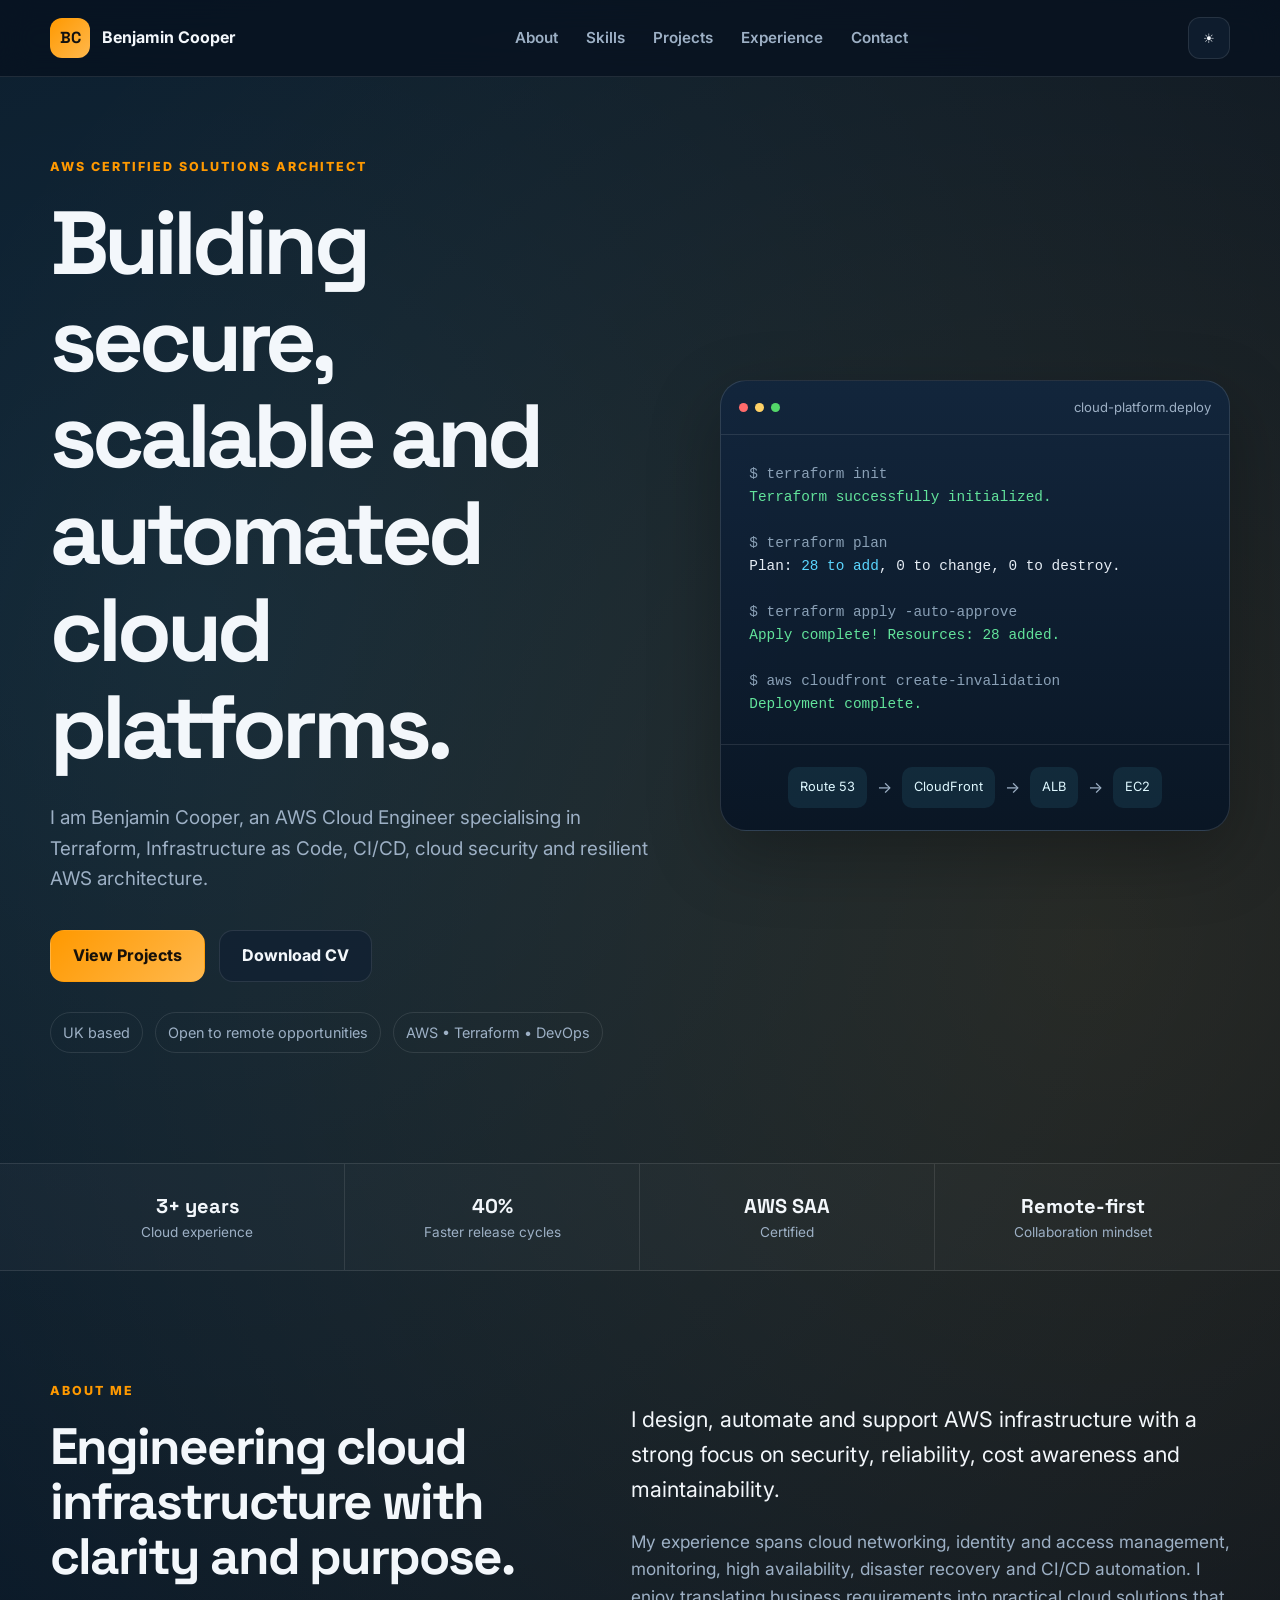
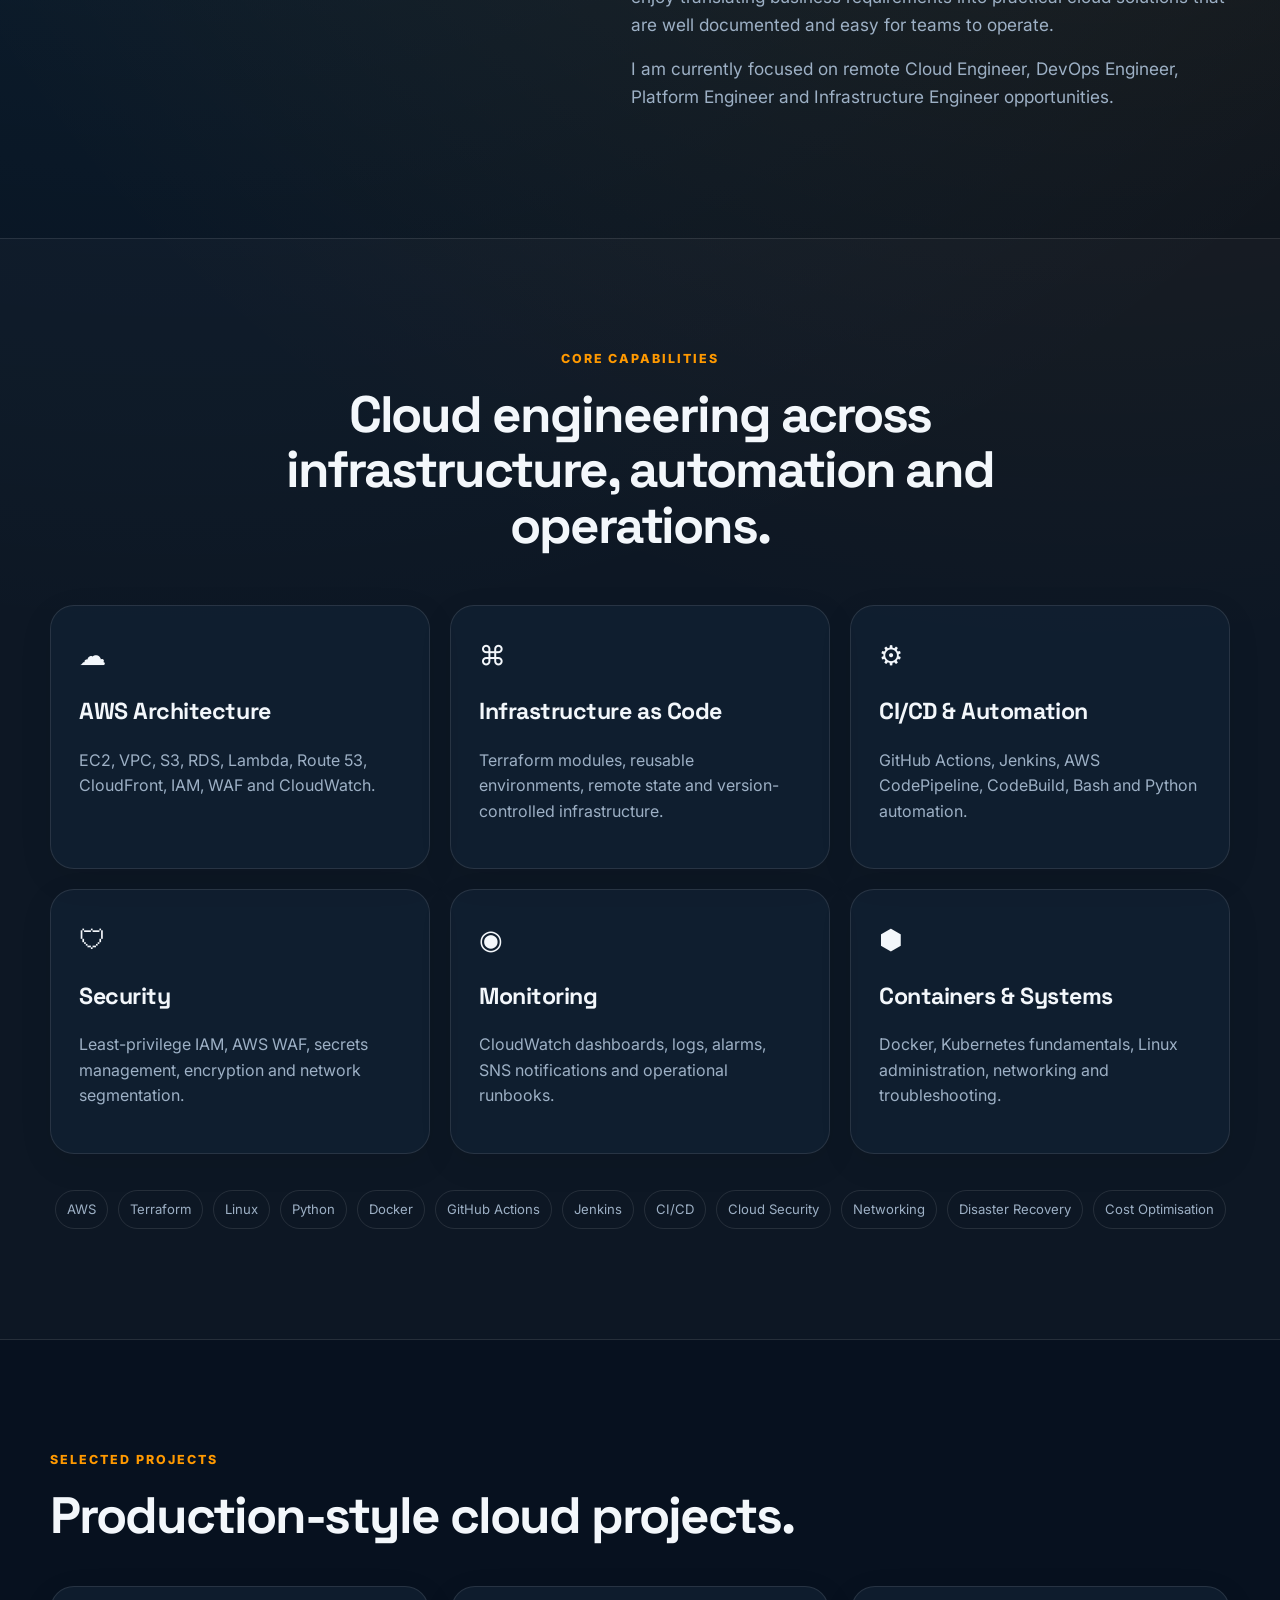
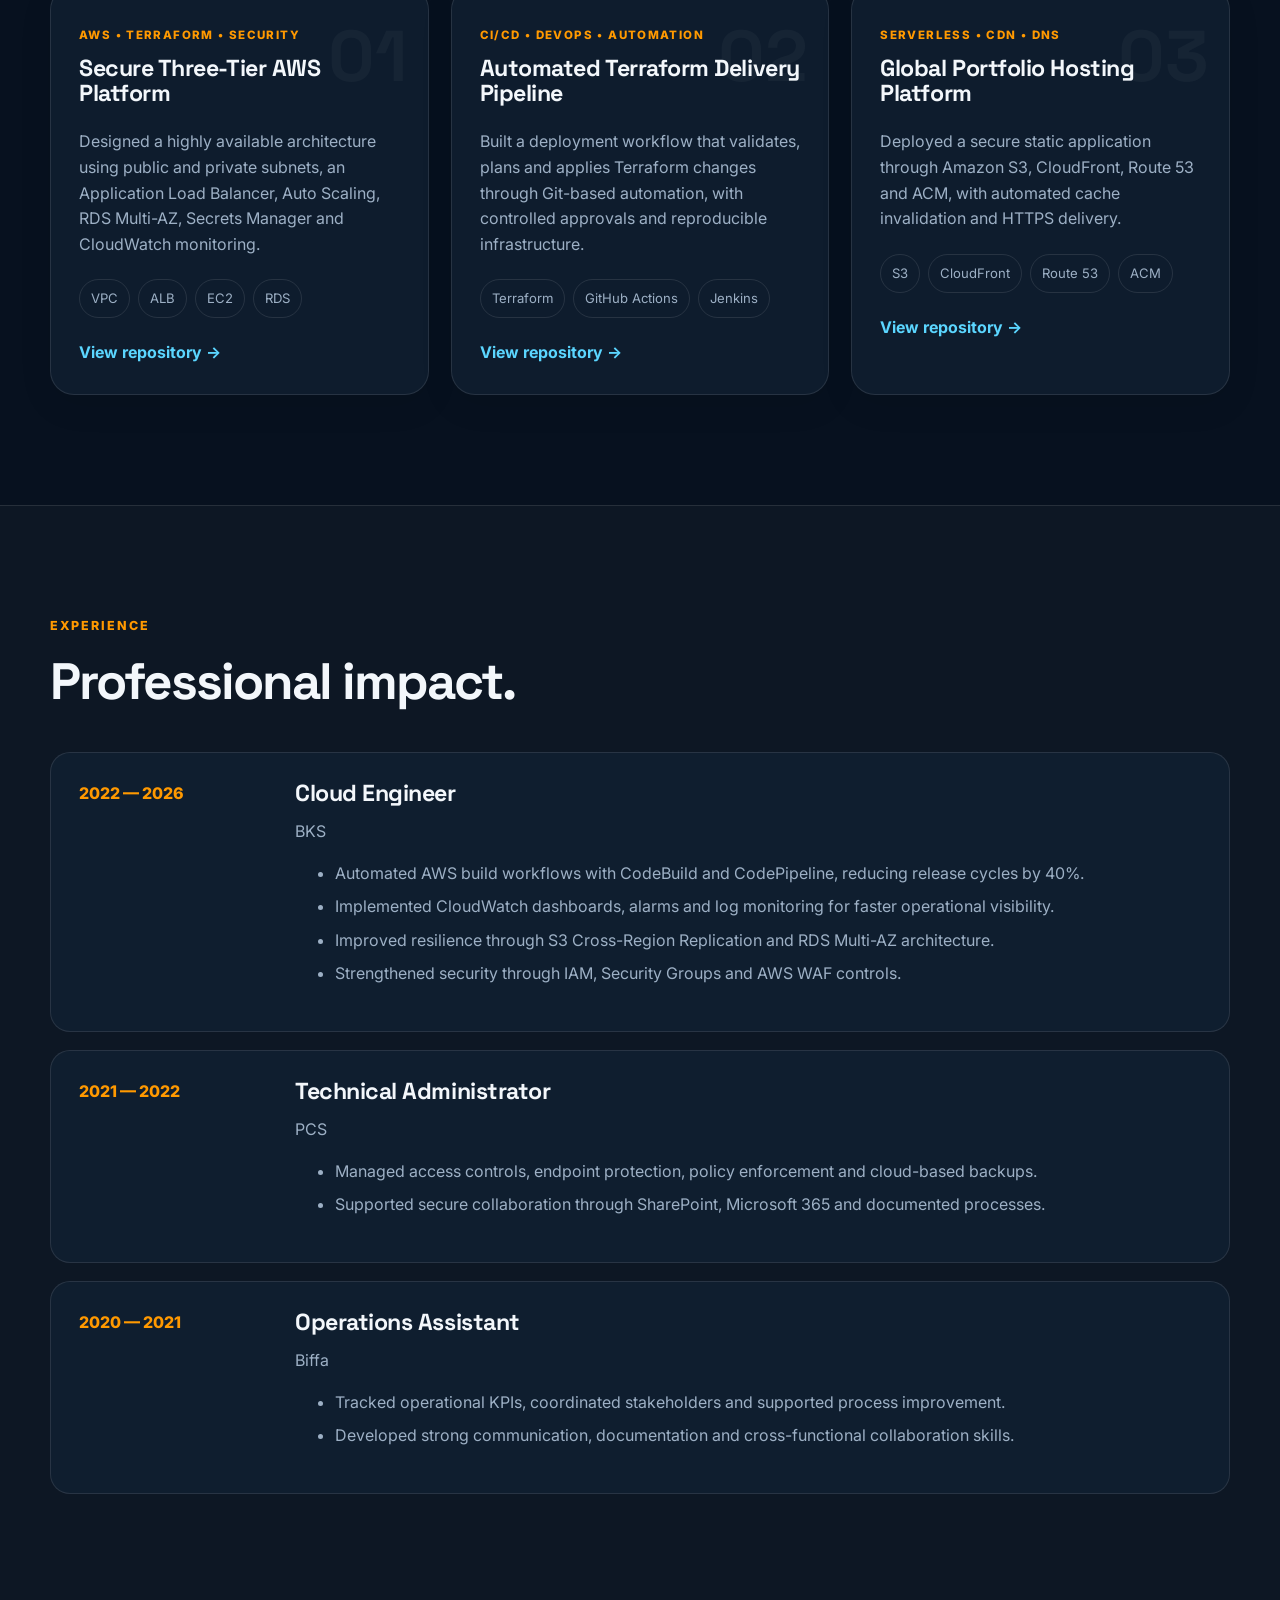
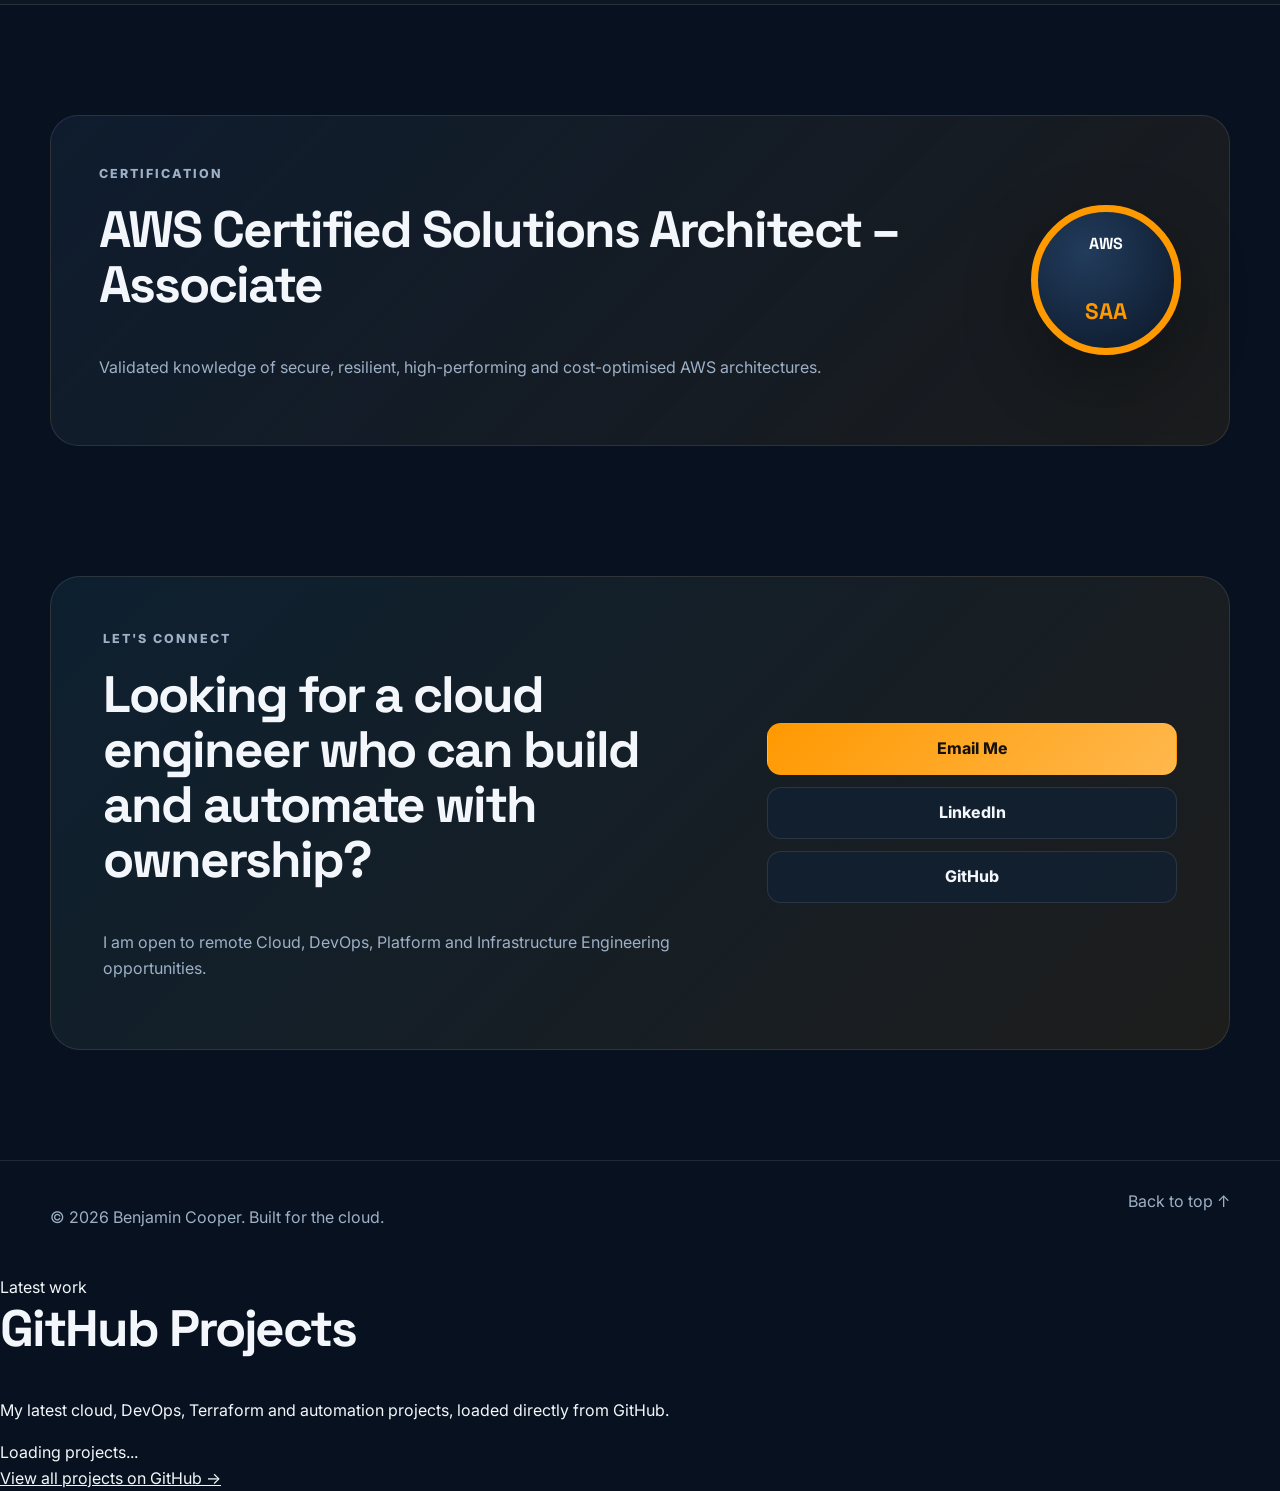
==== commit 0ce8f761: "Fix GitHub projects integration" ====
--- a/site/index.html
+++ b/site/index.html
@@ -73,32 +73,6 @@
       <article class="project-card reveal"><div class="project-number">03</div><p class="project-label">SERVERLESS • CDN • DNS</p><h3>Global Portfolio Hosting Platform</h3><p>Deployed a secure static application through Amazon S3, CloudFront, Route 53 and ACM, with automated cache invalidation and HTTPS delivery.</p><div class="project-tags"><span>S3</span><span>CloudFront</span><span>Route 53</span><span>ACM</span></div><a href="https://github.com/BenjaminCooper-WAF" target="_blank" rel="noopener">View repository →</a></article>
     </div></div></section>
 
-<section id="projects" class="github-projects-section">
-  <div class="section-heading">
-    <p class="section-subtitle">Latest work</p>
-    <h2>GitHub Projects</h2>
-    <p>My latest AWS, cloud, Terraform and DevOps projects.</p>
-  </div>
-
-  <p id="github-loading">Loading GitHub projects...</p>
-
-  <p id="github-error" hidden>
-    Unable to load GitHub projects.
-  </p>
-
-  <div id="github-projects-grid" class="github-projects-grid"></div>
-
-  <div class="github-profile-button">
-    <a
-      href="https://github.com/BenjaminCooper-WAF"
-      target="_blank"
-      rel="noopener noreferrer"
-    >
-      View all projects on GitHub
-    </a>
-  </div>
-</section>
-
     <section id="experience" class="section section-alt"><div class="container"><div class="section-heading reveal"><p class="eyebrow">EXPERIENCE</p><h2>Professional impact.</h2></div><div class="timeline">
       <article class="timeline-item reveal"><div class="timeline-date">2022 — 2026</div><div><h3>Cloud Engineer</h3><p class="company">BKS</p><ul><li>Automated AWS build workflows with CodeBuild and CodePipeline, reducing release cycles by 40%.</li><li>Implemented CloudWatch dashboards, alarms and log monitoring for faster operational visibility.</li><li>Improved resilience through S3 Cross-Region Replication and RDS Multi-AZ architecture.</li><li>Strengthened security through IAM, Security Groups and AWS WAF controls.</li></ul></div></article>
       <article class="timeline-item reveal"><div class="timeline-date">2021 — 2022</div><div><h3>Technical Administrator</h3><p class="company">PCS</p><ul><li>Managed access controls, endpoint protection, policy enforcement and cloud-based backups.</li><li>Supported secure collaboration through SharePoint, Microsoft 365 and documented processes.</li></ul></div></article>
@@ -108,13 +82,9 @@
     <section class="section certification"><div class="container certification-card reveal"><div><p class="eyebrow">CERTIFICATION</p><h2>AWS Certified Solutions Architect – Associate</h2><p>Validated knowledge of secure, resilient, high-performing and cost-optimised AWS architectures.</p></div><div class="badge">AWS<br><span>SAA</span></div></div></section>
 
     <section id="contact" class="section contact-section"><div class="container contact-card reveal"><div><p class="eyebrow">LET'S CONNECT</p><h2>Looking for a cloud engineer who can build and automate with ownership?</h2><p>I am open to remote Cloud, DevOps, Platform and Infrastructure Engineering opportunities.</p></div><div class="contact-actions"><a class="btn btn-primary" href="mailto:benjam9191@gmail.com">Email Me</a><a class="btn btn-secondary" href="https://www.linkedin.com/in/benjamin-cooper-46140b385/" target="_blank" rel="noopener">LinkedIn</a><a class="btn btn-secondary" href="https://github.com/BenjaminCooper-WAF" target="_blank" rel="noopener">GitHub</a></div></div></section>
-  </main>
-
+  
   <footer><div class="container footer-inner"><p>© <span id="year"></span> Benjamin Cooper. Built for the cloud.</p><a href="#home">Back to top ↑</a></div></footer>
-  <script src="script.js"></script>
-</body>
-</html>
-
+  
 <section id="github-projects" class="projects-section">
   <div class="section-heading">
     <span class="section-label">Latest work</span>
@@ -148,9 +118,10 @@
 
 <link
   rel="stylesheet"
-  href="https://cdnjs.cloudflare.com/ajax/libs/font-awesome/6.7.2/css/all.min.css"
-/>
+  href="https://cdnjs.cloudflare.com/ajax/libs/font-awesome/6.7.2/css/all.min.css"/>
 
-  <script src="js/github-projects.js" defer></script>
+<script src="script.js"></script>
+<script src="js/github-projects.js" defer></script>
+
 </body>
 </html>
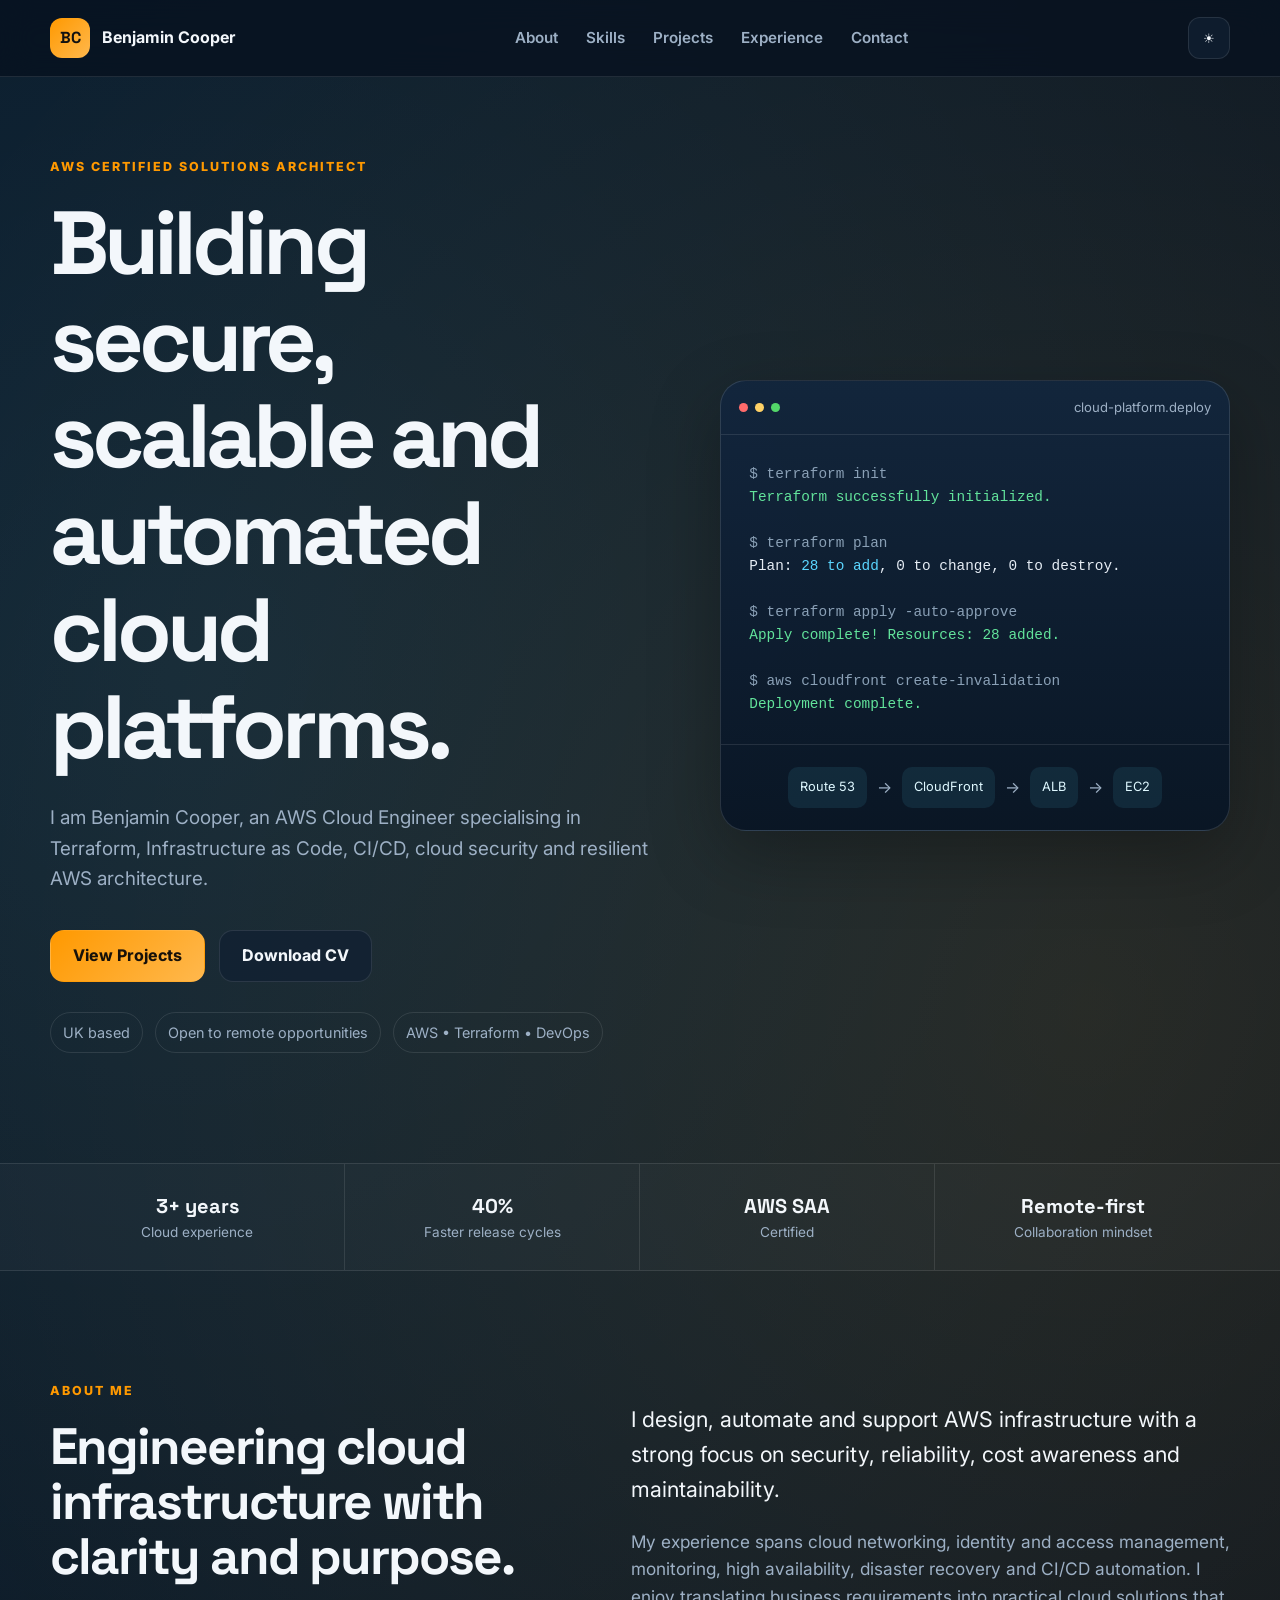
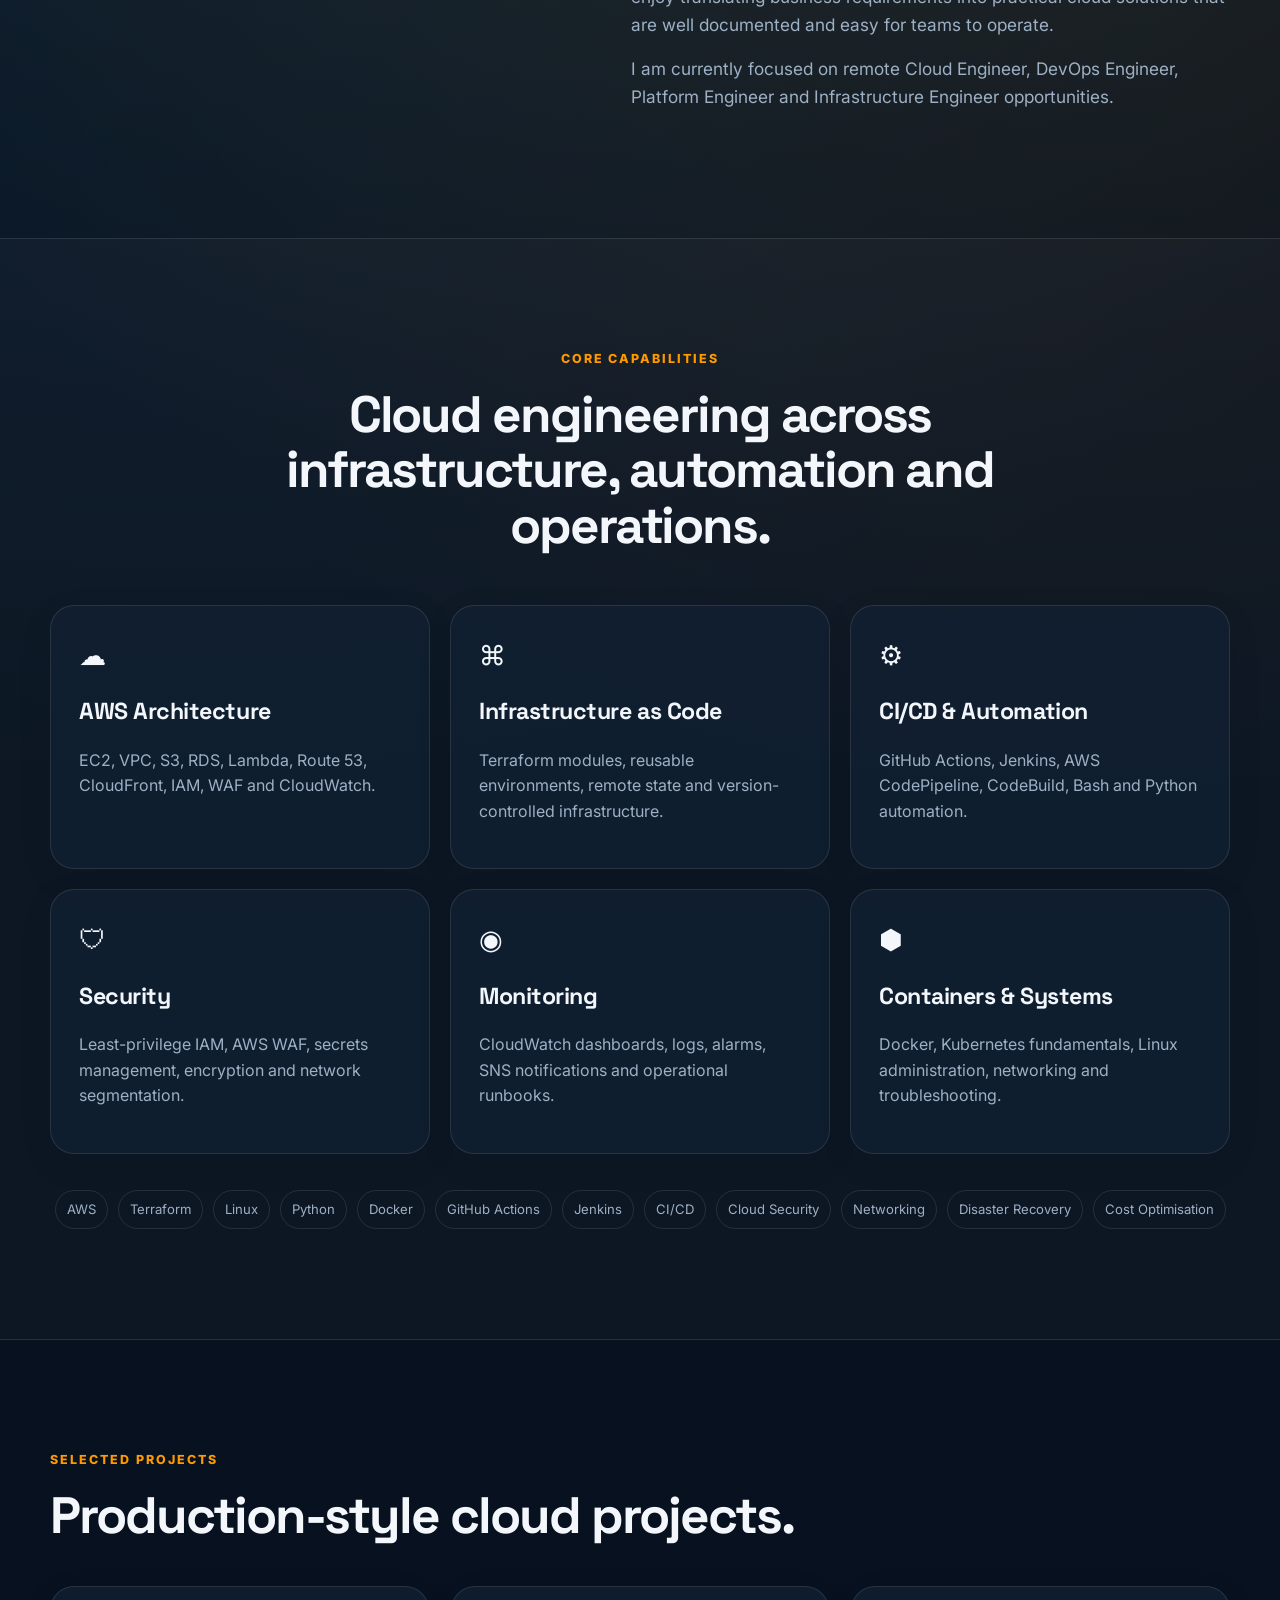
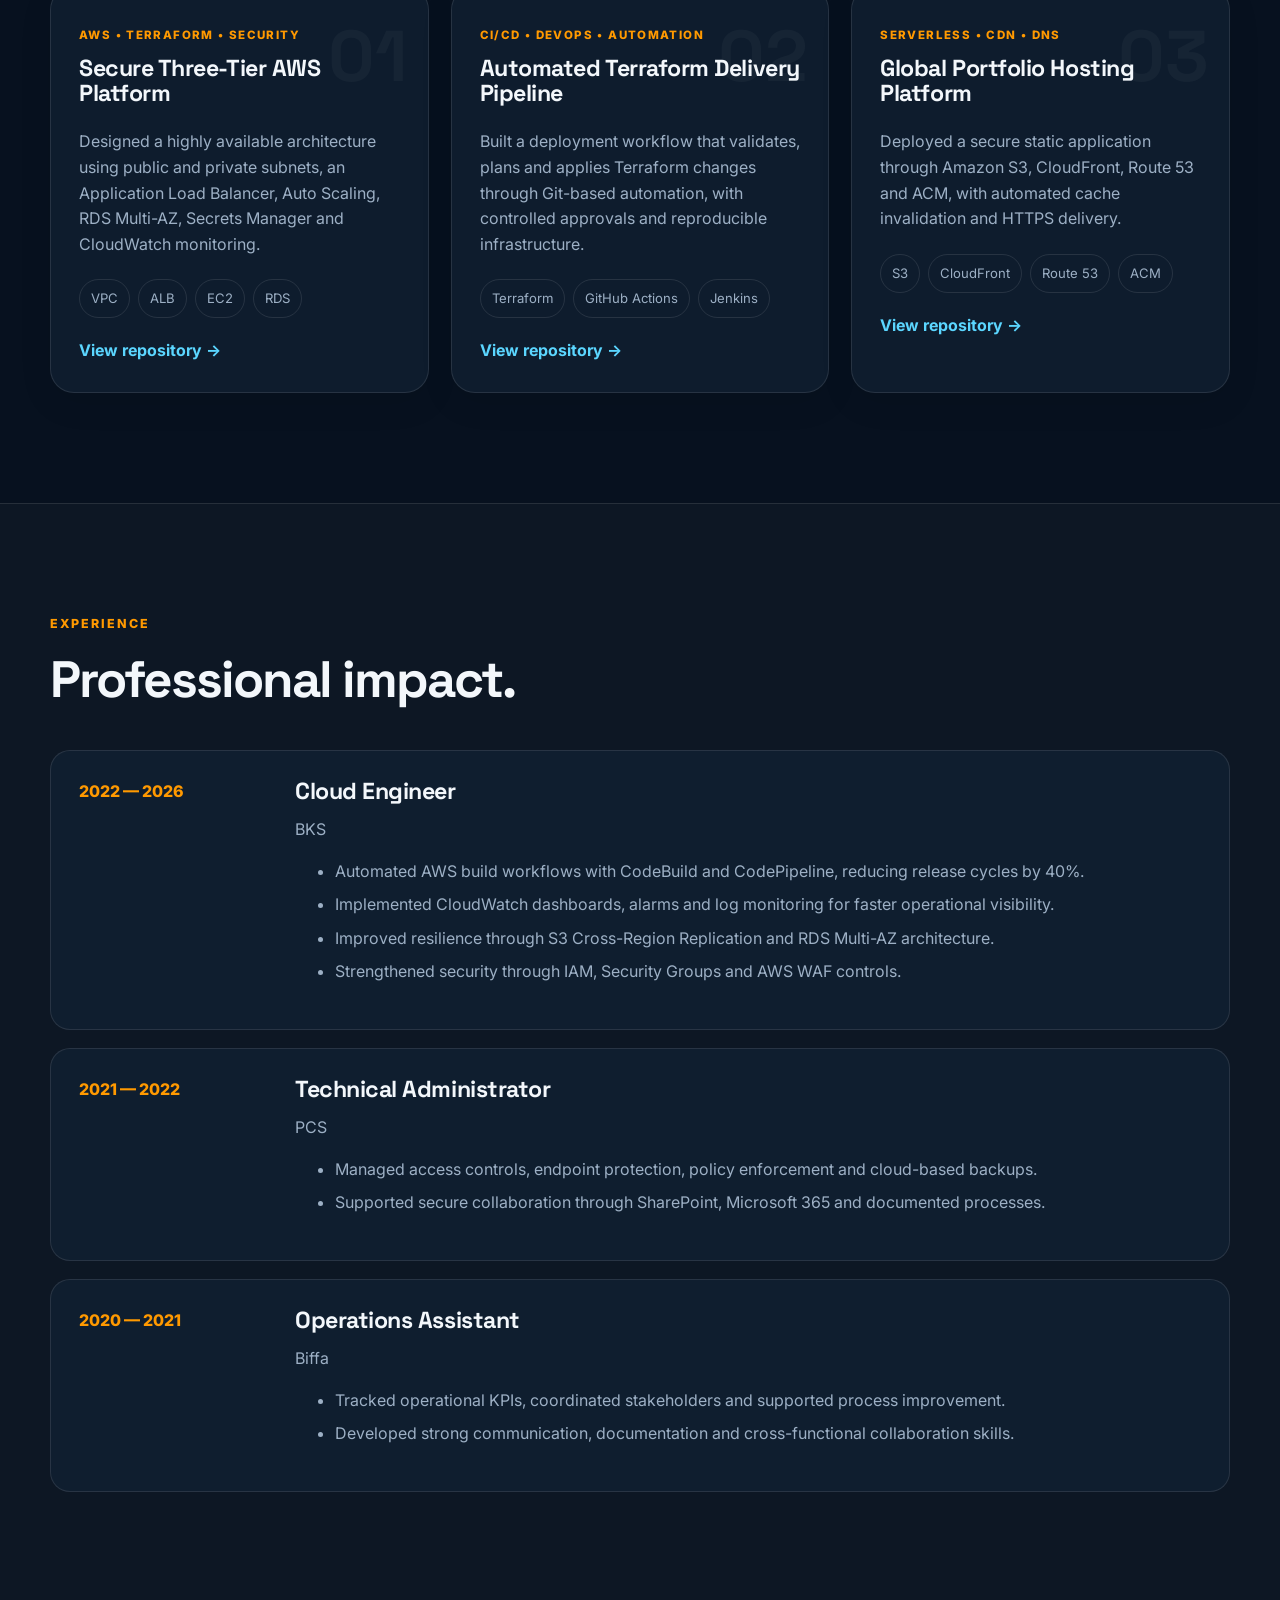
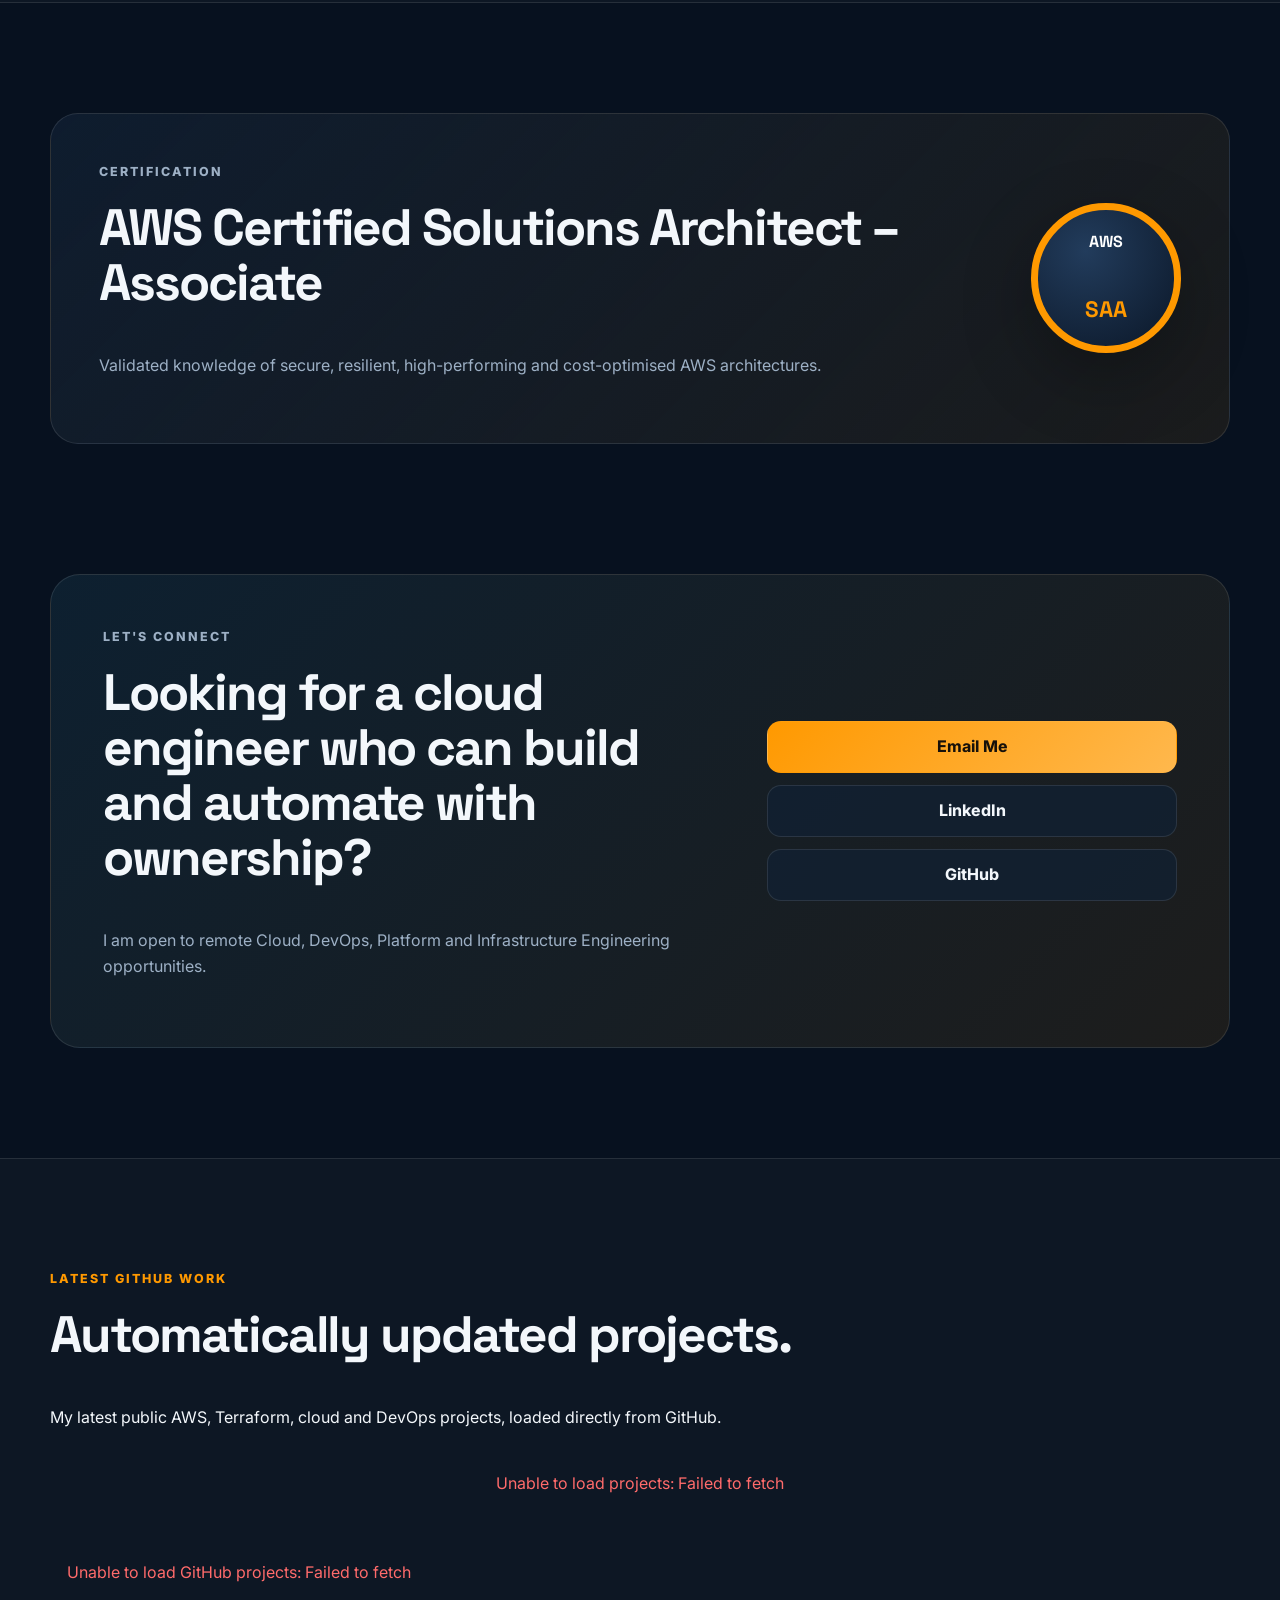
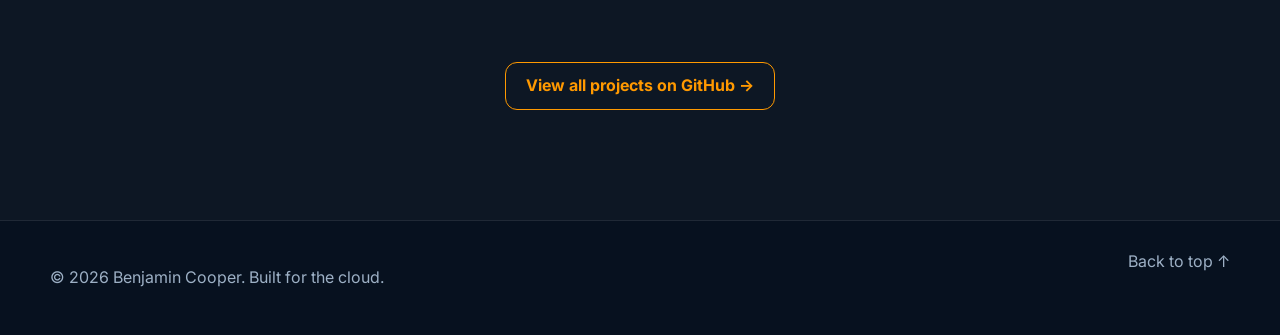
==== commit b3cf61f9: "Add GitHub project integration to portfolio" ====
--- a/site/index.html
+++ b/site/index.html
@@ -81,47 +81,111 @@
 
     <section class="section certification"><div class="container certification-card reveal"><div><p class="eyebrow">CERTIFICATION</p><h2>AWS Certified Solutions Architect – Associate</h2><p>Validated knowledge of secure, resilient, high-performing and cost-optimised AWS architectures.</p></div><div class="badge">AWS<br><span>SAA</span></div></div></section>
 
-    <section id="contact" class="section contact-section"><div class="container contact-card reveal"><div><p class="eyebrow">LET'S CONNECT</p><h2>Looking for a cloud engineer who can build and automate with ownership?</h2><p>I am open to remote Cloud, DevOps, Platform and Infrastructure Engineering opportunities.</p></div><div class="contact-actions"><a class="btn btn-primary" href="mailto:benjam9191@gmail.com">Email Me</a><a class="btn btn-secondary" href="https://www.linkedin.com/in/benjamin-cooper-46140b385/" target="_blank" rel="noopener">LinkedIn</a><a class="btn btn-secondary" href="https://github.com/BenjaminCooper-WAF" target="_blank" rel="noopener">GitHub</a></div></div></section>
-  
-  <footer><div class="container footer-inner"><p>© <span id="year"></span> Benjamin Cooper. Built for the cloud.</p><a href="#home">Back to top ↑</a></div></footer>
-  
-<section id="github-projects" class="projects-section">
-  <div class="section-heading">
-    <span class="section-label">Latest work</span>
-    <h2>GitHub Projects</h2>
-    <p>
-      My latest cloud, DevOps, Terraform and automation projects,
-      loaded directly from GitHub.
-    </p>
-  </div>
+<section id="contact" class="section contact-section">
+  <div class="container contact-card reveal">
+    <div>
+      <p class="eyebrow">LET'S CONNECT</p>
 
-  <div id="projects-loading" class="projects-status">
-    Loading projects...
-  </div>
+      <h2>
+        Looking for a cloud engineer who can build and automate
+        with ownership?
+      </h2>
 
-  <div id="projects-error" class="projects-status projects-error" hidden>
-    GitHub projects could not be loaded.
-  </div>
+      <p>
+        I am open to remote Cloud, DevOps, Platform and
+        Infrastructure Engineering opportunities.
+      </p>
+    </div>
 
-  <div id="projects-grid" class="projects-grid"></div>
+    <div class="contact-actions">
+      <a
+        class="btn btn-primary"
+        href="mailto:benjam9191@gmail.com"
+      >
+        Email Me
+      </a>
 
-  <div class="github-profile-link">
-    <a
-      href="https://github.com/BenjaminCooper-WAF"
-      target="_blank"
-      rel="noopener noreferrer"
-    >
-      View all projects on GitHub →
-    </a>
+      <a
+        class="btn btn-secondary"
+        href="https://www.linkedin.com/in/benjamin-cooper-46140b385/"
+        target="_blank"
+        rel="noopener noreferrer"
+      >
+        LinkedIn
+      </a>
+
+      <a
+        class="btn btn-secondary"
+        href="https://github.com/BenjaminCooper-WAF"
+        target="_blank"
+        rel="noopener noreferrer"
+      >
+        GitHub
+      </a>
+    </div>
   </div>
 </section>
 
-<link
-  rel="stylesheet"
-  href="https://cdnjs.cloudflare.com/ajax/libs/font-awesome/6.7.2/css/all.min.css"/>
+<section id="github-projects" class="section projects-section">
+  <div class="container">
+    <div class="section-heading reveal">
+      <p class="eyebrow">LATEST GITHUB WORK</p>
+      <h2>Automatically updated projects.</h2>
 
-<script src="script.js"></script>
-<script src="js/github-projects.js" defer></script>
+      <p>
+        My latest public AWS, Terraform, cloud and DevOps projects,
+        loaded directly from GitHub.
+      </p>
+    </div>
 
+    <div
+      id="projects-loading"
+      class="projects-status"
+    >
+      Loading GitHub projects...
+    </div>
+
+    <div
+      id="projects-error"
+      class="projects-status projects-error"
+      hidden
+    >
+      Unable to load GitHub projects.
+    </div>
+
+    <div
+      id="projects-grid"
+      class="projects-grid"
+    ></div>
+
+    <div class="github-profile-link">
+      <a
+        href="https://github.com/BenjaminCooper-WAF"
+        target="_blank"
+        rel="noopener noreferrer"
+      >
+        View all projects on GitHub →
+      </a>
+    </div>
+  </div>
+</section>
+
+</main>
+
+<footer>
+  <div class="container footer-inner">
+    <p>
+      © <span id="year"></span> Benjamin Cooper.
+      Built for the cloud.
+    </p>
+
+    <a href="#home">Back to top ↑</a>
+  </div>
+</footer>
+
+<script src="./script.js"></script>
+<script src="./github-projects.js"></script>
 </body>
-</html>+</html>
+
+    
--- a/site/styles.css
+++ b/site/styles.css
@@ -1,92 +1,208 @@
 :root{--bg:#07111f;--bg-alt:#0b1728;--surface:rgba(17,32,51,.78);--surface-solid:#112033;--text:#f3f7fb;--muted:#9db0c5;--line:rgba(255,255,255,.10);--primary:#ff9900;--primary-2:#ffb84d;--accent:#5bd6ff;--shadow:0 24px 70px rgba(0,0,0,.28);--radius:24px}body.light{--bg:#f4f7fb;--bg-alt:#eaf0f7;--surface:rgba(255,255,255,.8);--surface-solid:#fff;--text:#0a1625;--muted:#53657a;--line:rgba(13,31,51,.1);--shadow:0 24px 70px rgba(30,50,80,.12)}*{box-sizing:border-box}html{scroll-behavior:smooth}body{margin:0;background:radial-gradient(circle at 15% 10%,rgba(91,214,255,.12),transparent 28%),radial-gradient(circle at 85% 15%,rgba(255,153,0,.12),transparent 24%),var(--bg);color:var(--text);font-family:Inter,system-ui,sans-serif;line-height:1.6;transition:.3s}a{color:inherit}.container{width:min(1180px,calc(100% - 40px));margin:auto}.section{padding:110px 0}.section-alt{background:rgba(255,255,255,.025);border-block:1px solid var(--line)}.site-header{position:sticky;top:0;z-index:100;backdrop-filter:blur(16px);background:color-mix(in srgb,var(--bg) 78%,transparent);border-bottom:1px solid var(--line)}.nav{min-height:76px;display:flex;align-items:center;justify-content:space-between;gap:24px}.brand{display:flex;align-items:center;gap:12px;text-decoration:none;font-weight:700}.brand-mark{display:grid;place-items:center;width:40px;height:40px;border-radius:12px;background:linear-gradient(135deg,var(--primary),var(--primary-2));color:#111;font-family:"Space Grotesk";font-weight:800}.nav-links{display:flex;gap:28px}.nav-links a{text-decoration:none;color:var(--muted);font-size:.95rem;font-weight:600}.nav-links a:hover{color:var(--text)}.theme-toggle,.menu-toggle{border:1px solid var(--line);background:var(--surface);color:var(--text);border-radius:12px;width:42px;height:42px;cursor:pointer}.menu-toggle{display:none}.hero{min-height:780px;display:grid;align-items:center;padding-top:80px}.hero-grid{display:grid;grid-template-columns:1.08fr .92fr;gap:72px;align-items:center}.eyebrow{color:var(--primary);font-size:.78rem;letter-spacing:.16em;font-weight:800;margin:0 0 18px}h1,h2,h3{font-family:"Space Grotesk",Inter,sans-serif;line-height:1.08;margin-top:0}h1{font-size:clamp(3rem,7vw,6.1rem);letter-spacing:-.055em;margin-bottom:28px}h2{font-size:clamp(2.2rem,4vw,4rem);letter-spacing:-.04em}h3{font-size:1.45rem;letter-spacing:-.02em}.hero-text{color:var(--muted);font-size:1.18rem;max-width:700px}.hero-actions{display:flex;gap:14px;margin:36px 0 30px;flex-wrap:wrap}.btn{display:inline-flex;align-items:center;justify-content:center;min-height:52px;padding:0 22px;border-radius:14px;text-decoration:none;font-weight:750;border:1px solid transparent;transition:.2s}.btn:hover{transform:translateY(-2px)}.btn-primary{background:linear-gradient(135deg,var(--primary),var(--primary-2));color:#17110a}.btn-secondary{background:var(--surface);border-color:var(--line)}.hero-meta{display:flex;gap:12px;flex-wrap:wrap;color:var(--muted);font-size:.9rem}.hero-meta span{border:1px solid var(--line);padding:8px 12px;border-radius:999px}.cloud-console{background:linear-gradient(180deg,rgba(18,38,61,.96),rgba(9,22,37,.96));border:1px solid rgba(255,255,255,.12);border-radius:26px;box-shadow:var(--shadow);overflow:hidden;transform:perspective(1200px) rotateY(-4deg) rotateX(2deg)}.console-top{display:flex;justify-content:space-between;align-items:center;padding:16px 18px;border-bottom:1px solid rgba(255,255,255,.1);color:#9db0c5;font-size:.82rem}.dots{display:flex;gap:7px}.dots span{width:9px;height:9px;border-radius:50%;background:#ff6b6b}.dots span:nth-child(2){background:#ffd166}.dots span:nth-child(3){background:#53d769}pre{margin:0;padding:28px;overflow:auto;font-size:.9rem;color:#e6edf5}.muted{color:#8aa0b6}.success{color:#62e39b}.accent{color:#5bd6ff}.architecture-mini{border-top:1px solid rgba(255,255,255,.1);padding:22px;display:flex;align-items:center;justify-content:center;gap:10px;color:#9db0c5}.node{padding:10px 12px;border-radius:10px;background:rgba(91,214,255,.09);color:#dff8ff;font-size:.8rem}.trust-strip{border-block:1px solid var(--line);background:rgba(255,255,255,.025)}.trust-grid{display:grid;grid-template-columns:repeat(4,1fr)}.trust-grid div{padding:26px;text-align:center;border-right:1px solid var(--line)}.trust-grid div:last-child{border-right:0}.trust-grid strong,.trust-grid span{display:block}.trust-grid strong{font-family:"Space Grotesk";font-size:1.25rem}.trust-grid span{color:var(--muted);font-size:.85rem}.split{display:grid;grid-template-columns:.9fr 1.1fr;gap:90px}.about-copy{color:var(--muted);font-size:1.08rem}.about-copy p:first-child{color:var(--text);font-size:1.35rem}.centered{text-align:center;max-width:850px;margin:0 auto 52px}.skill-grid{display:grid;grid-template-columns:repeat(3,1fr);gap:20px}.card,.project-card{background:var(--surface);border:1px solid var(--line);border-radius:var(--radius);padding:28px;box-shadow:0 10px 34px rgba(0,0,0,.08)}.card .icon{font-size:1.7rem;margin-bottom:22px}.card p,.project-card p{color:var(--muted)}.tag-cloud{display:flex;justify-content:center;flex-wrap:wrap;gap:10px;margin-top:36px}.tag-cloud span,.project-tags span{border:1px solid var(--line);padding:8px 11px;border-radius:999px;color:var(--muted);font-size:.82rem}.project-grid{display:grid;grid-template-columns:repeat(3,1fr);gap:22px}.project-card{position:relative;overflow:hidden}.project-number{position:absolute;right:20px;top:12px;font-family:"Space Grotesk";font-size:4.5rem;color:rgba(255,255,255,.035);font-weight:800}.project-label{color:var(--primary)!important;font-size:.72rem;font-weight:800;letter-spacing:.12em}.project-tags{display:flex;flex-wrap:wrap;gap:8px;margin:22px 0}.project-card a{color:var(--accent);font-weight:700;text-decoration:none}.timeline{display:grid;gap:18px}.timeline-item{display:grid;grid-template-columns:180px 1fr;gap:36px;border:1px solid var(--line);background:var(--surface);border-radius:20px;padding:28px}.timeline-date{color:var(--primary);font-weight:800}.company{color:var(--muted);margin-top:-10px}.timeline li{color:var(--muted);margin:8px 0}.certification-card{display:flex;justify-content:space-between;gap:40px;align-items:center;padding:48px;border:1px solid var(--line);background:linear-gradient(135deg,var(--surface),rgba(255,153,0,.08));border-radius:28px}.certification-card p{color:var(--muted)}.badge{min-width:150px;height:150px;border-radius:50%;display:grid;place-items:center;text-align:center;font-family:"Space Grotesk";font-weight:800;background:radial-gradient(circle at 35% 30%,#223c5c,#0b1728);border:7px solid var(--primary);color:white;box-shadow:var(--shadow)}.badge span{color:var(--primary);font-size:1.4rem}.contact-section{padding-top:20px}.contact-card{display:grid;grid-template-columns:1.2fr .8fr;gap:50px;align-items:center;background:linear-gradient(135deg,rgba(91,214,255,.08),rgba(255,153,0,.09));border:1px solid var(--line);border-radius:30px;padding:52px}.contact-card p{color:var(--muted)}.contact-actions{display:grid;gap:12px}footer{border-top:1px solid var(--line);padding:28px 0;color:var(--muted)}.footer-inner{display:flex;justify-content:space-between;gap:20px}.footer-inner a{text-decoration:none}.reveal{opacity:0;transform:translateY(22px);transition:opacity .7s ease,transform .7s ease}.reveal.visible{opacity:1;transform:translateY(0)}@media(max-width:980px){.hero-grid,.split,.contact-card{grid-template-columns:1fr}.skill-grid,.project-grid{grid-template-columns:repeat(2,1fr)}.hero{min-height:auto}.cloud-console{transform:none}.trust-grid{grid-template-columns:repeat(2,1fr)}}@media(max-width:720px){.section{padding:78px 0}.menu-toggle{display:inline-grid;place-items:center}.nav-links{position:absolute;top:76px;left:20px;right:20px;display:none;flex-direction:column;background:var(--surface-solid);border:1px solid var(--line);border-radius:18px;padding:20px;box-shadow:var(--shadow)}.nav-links.open{display:flex}.theme-toggle{margin-left:auto}.skill-grid,.project-grid,.trust-grid{grid-template-columns:1fr}.timeline-item{grid-template-columns:1fr;gap:8px}.certification-card{flex-direction:column;align-items:flex-start}.contact-card{padding:34px 24px}.architecture-mini{flex-wrap:wrap}.footer-inner{flex-direction:column}}
 
-.github-projects-section {
-  width: min(1200px, 92%);
-  margin: 0 auto;
-  padding: 5rem 0;
-}
-
-.github-projects-grid {
+/* Automatic GitHub projects */
+
+.projects-section {
+  padding: 110px 0;
+  background: rgba(255, 255, 255, 0.025);
+  border-top: 1px solid var(--line);
+}
+
+.projects-status {
+  padding: 24px 0;
+  color: var(--muted);
+  text-align: center;
+}
+
+.projects-error {
+  color: #ff6b6b;
+}
+
+.projects-grid {
   display: grid;
   grid-template-columns: repeat(3, minmax(0, 1fr));
-  gap: 1.5rem;
+  gap: 22px;
+  width: 100%;
 }
 
 .github-project-card {
   display: flex;
   flex-direction: column;
-  padding: 1.5rem;
-  border: 1px solid rgba(255, 255, 255, 0.12);
-  border-radius: 18px;
-  background: #111827;
-}
-
-.github-project-header {
-  display: flex;
+  min-height: 390px;
+  padding: 28px;
+  overflow: hidden;
+  position: relative;
+  border: 1px solid var(--line);
+  border-radius: var(--radius);
+  background: var(--surface);
+  box-shadow: 0 10px 34px rgba(0, 0, 0, 0.08);
+  transition:
+    transform 0.25s ease,
+    border-color 0.25s ease,
+    box-shadow 0.25s ease;
+}
+
+.github-project-card:hover {
+  transform: translateY(-7px);
+  border-color: rgba(255, 153, 0, 0.5);
+  box-shadow: var(--shadow);
+}
+
+.project-card-top {
+  display: flex;
+  align-items: center;
   justify-content: space-between;
-  align-items: center;
-}
-
-.project-folder {
-  font-size: 1.8rem;
-}
-
-.project-date {
-  font-size: 0.75rem;
-  color: #94a3b8;
-}
-
-.github-project-description {
+  gap: 16px;
+  margin-bottom: 24px;
+}
+
+.project-icon {
+  display: grid;
+  width: 48px;
+  height: 48px;
+  place-items: center;
+  flex-shrink: 0;
+  border-radius: 14px;
+  color: var(--primary);
+  background: rgba(255, 153, 0, 0.12);
+  font-size: 1.25rem;
+}
+
+.project-updated {
+  color: var(--muted);
+  font-size: 0.76rem;
+  text-align: right;
+}
+
+.github-project-card h3 {
+  margin-bottom: 14px;
+  font-size: 1.45rem;
+  text-transform: capitalize;
+}
+
+.project-description {
   flex-grow: 1;
-  color: #cbd5e1;
+  margin: 0 0 22px;
+  color: var(--muted);
   line-height: 1.7;
 }
 
-.github-project-tags,
-.github-project-links,
-.github-project-metadata {
+.project-tags {
   display: flex;
   flex-wrap: wrap;
-  gap: 0.75rem;
-}
-
-.github-project-tag {
-  padding: 0.3rem 0.65rem;
+  gap: 8px;
+  margin-bottom: 20px;
+}
+
+.project-tag {
+  padding: 7px 11px;
+  border: 1px solid var(--line);
   border-radius: 999px;
-  color: #ff9900;
-  background: rgba(255, 153, 0, 0.12);
-  font-size: 0.75rem;
-}
-
-.github-project-metadata {
-  margin: 1rem 0;
-  color: #94a3b8;
-  font-size: 0.8rem;
-}
-
-.github-project-link {
-  padding: 0.7rem 1rem;
-  border-radius: 8px;
-  background: #ff9900;
-  color: #111827;
+  color: var(--primary);
+  background: rgba(255, 153, 0, 0.08);
+  font-size: 0.76rem;
+}
+
+.project-metadata {
+  display: flex;
+  flex-wrap: wrap;
+  gap: 16px;
+  padding: 16px 0;
+  border-top: 1px solid var(--line);
+  color: var(--muted);
+  font-size: 0.82rem;
+}
+
+.project-metadata span {
+  display: inline-flex;
+  align-items: center;
+  gap: 6px;
+}
+
+.project-links {
+  display: flex;
+  flex-wrap: wrap;
+  gap: 10px;
+  margin-top: 8px;
+}
+
+.project-link {
+  display: inline-flex;
+  align-items: center;
+  justify-content: center;
+  gap: 8px;
+  min-height: 44px;
+  padding: 0 16px;
+  border: 1px solid transparent;
+  border-radius: 10px;
+  color: #17110a;
+  background: linear-gradient(
+    135deg,
+    var(--primary),
+    var(--primary-2)
+  );
+  font-size: 0.84rem;
+  font-weight: 750;
+  text-decoration: none;
+  transition:
+    transform 0.2s ease,
+    opacity 0.2s ease;
+}
+
+.project-link:hover {
+  transform: translateY(-2px);
+  opacity: 0.9;
+}
+
+.project-link-secondary {
+  border-color: var(--line);
+  color: var(--text);
+  background: var(--surface-solid);
+}
+
+.github-profile-link {
+  margin-top: 36px;
+  text-align: center;
+}
+
+.github-profile-link a {
+  display: inline-flex;
+  align-items: center;
+  min-height: 48px;
+  padding: 0 20px;
+  border: 1px solid var(--primary);
+  border-radius: 12px;
+  color: var(--primary);
   font-weight: 700;
   text-decoration: none;
-}
-
-.secondary-link {
-  border: 1px solid #ff9900;
-  background: transparent;
-  color: #ff9900;
-}
-
-@media (max-width: 900px) {
-  .github-projects-grid {
-    grid-template-columns: repeat(2, 1fr);
-  }
-}
-
-@media (max-width: 600px) {
-  .github-projects-grid {
+  transition:
+    color 0.2s ease,
+    background 0.2s ease,
+    transform 0.2s ease;
+}
+
+.github-profile-link a:hover {
+  transform: translateY(-2px);
+  color: #17110a;
+  background: var(--primary);
+}
+
+@media (max-width: 980px) {
+  .projects-grid {
+    grid-template-columns: repeat(2, minmax(0, 1fr));
+  }
+}
+
+@media (max-width: 720px) {
+  .projects-section {
+    padding: 78px 0;
+  }
+
+  .projects-grid {
     grid-template-columns: 1fr;
   }
+
+  .github-project-card {
+    min-height: auto;
+  }
 }
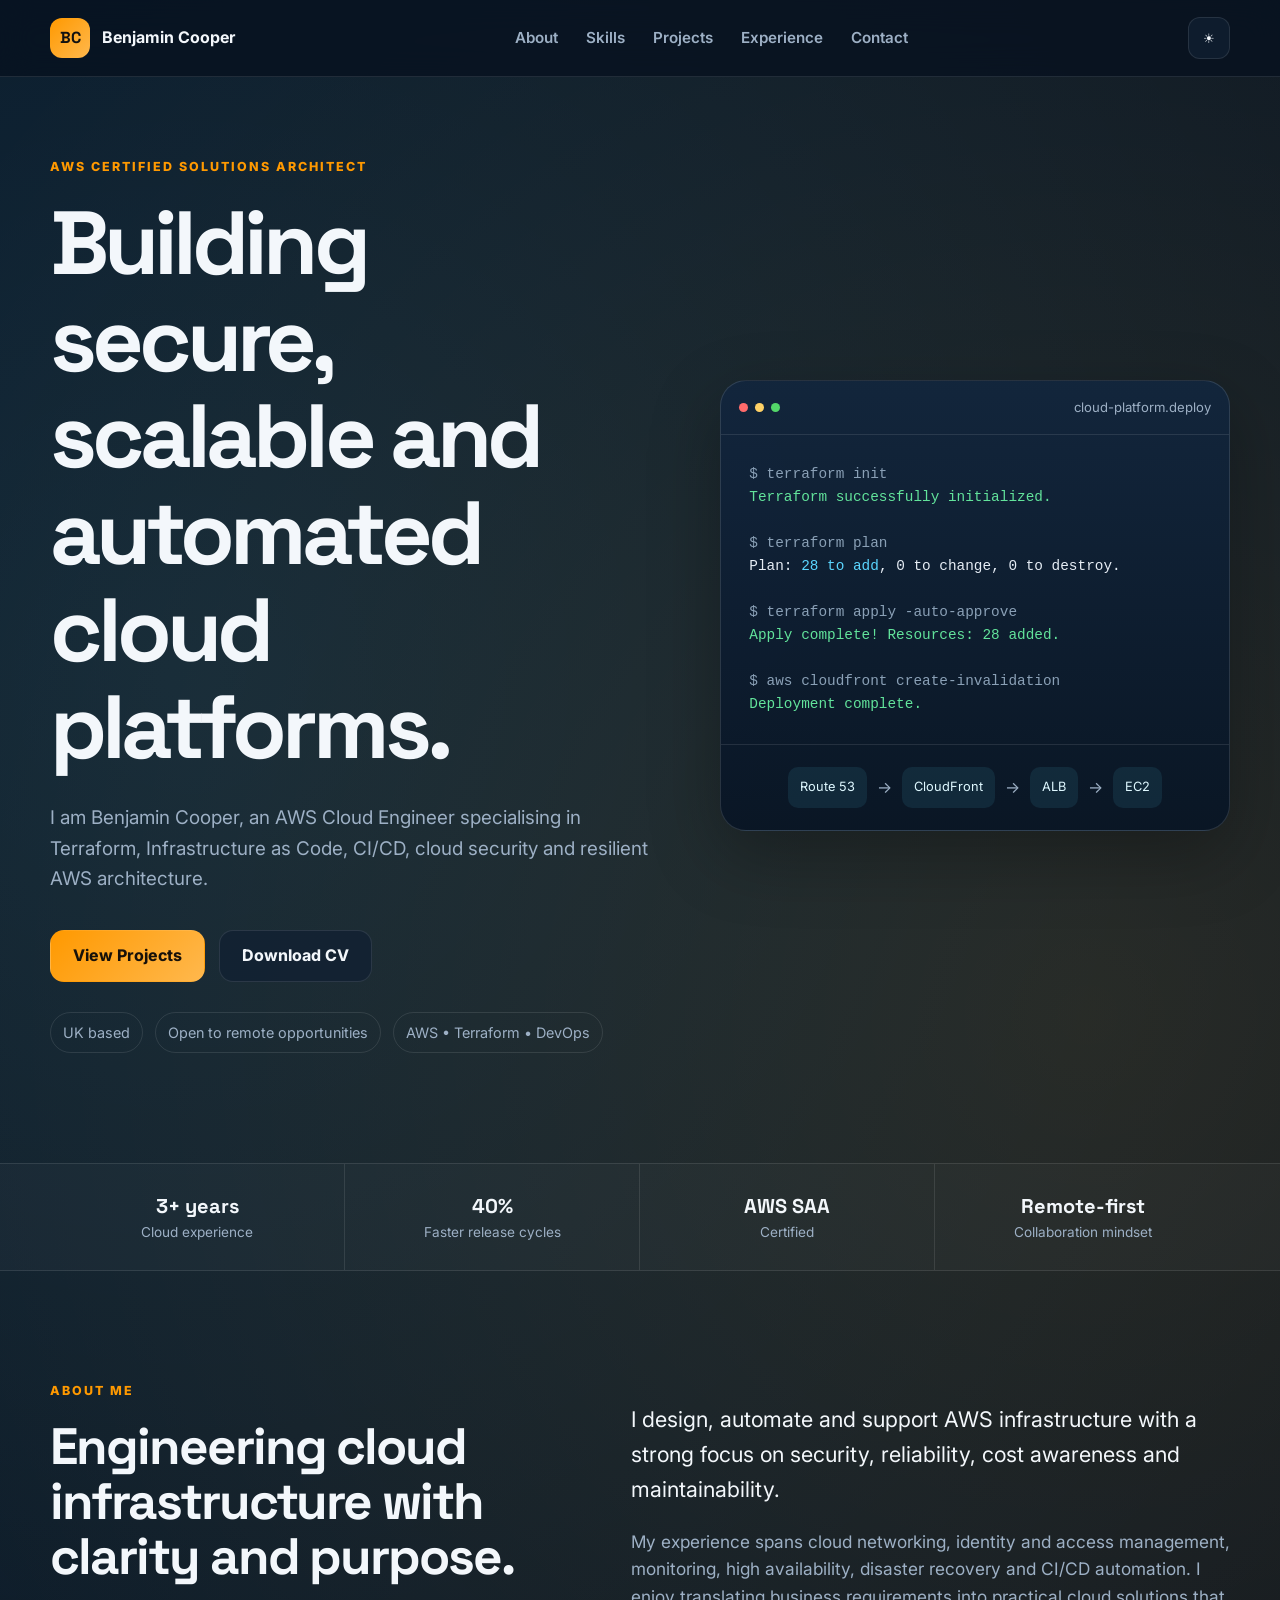
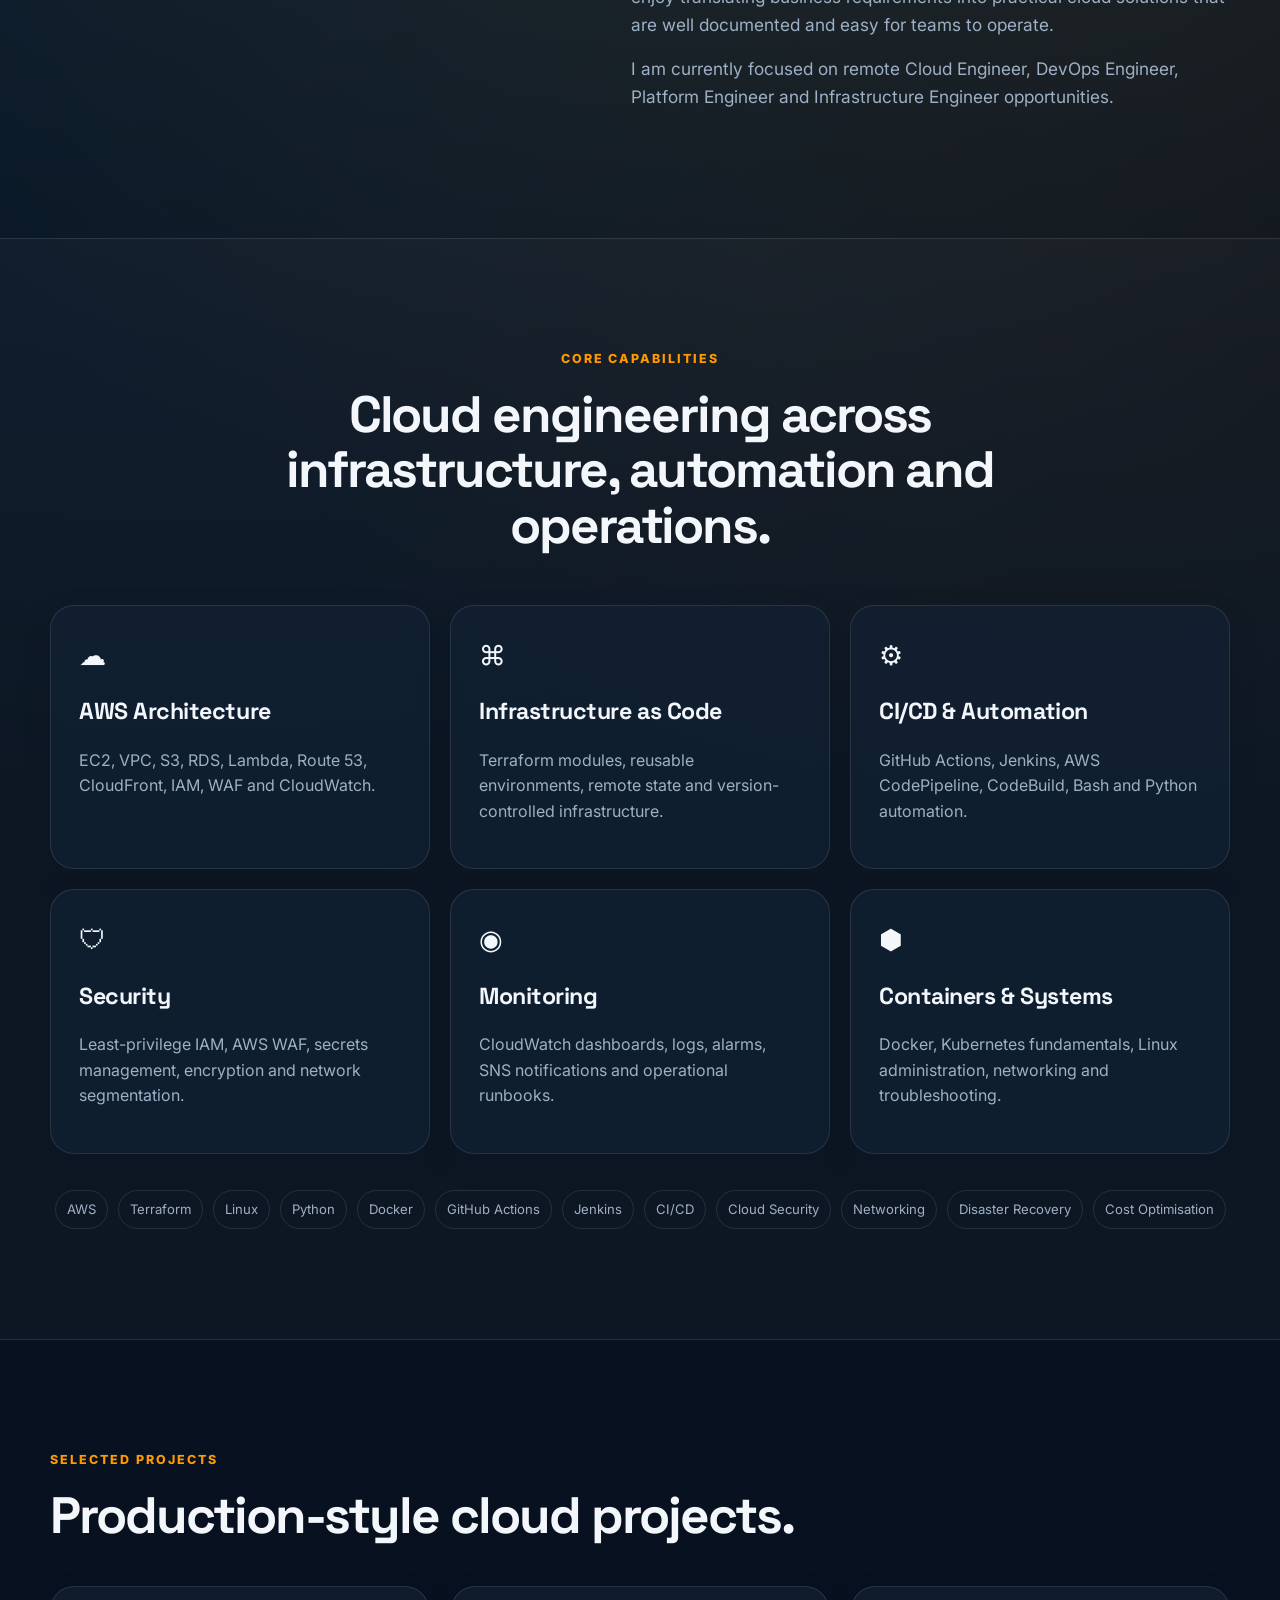
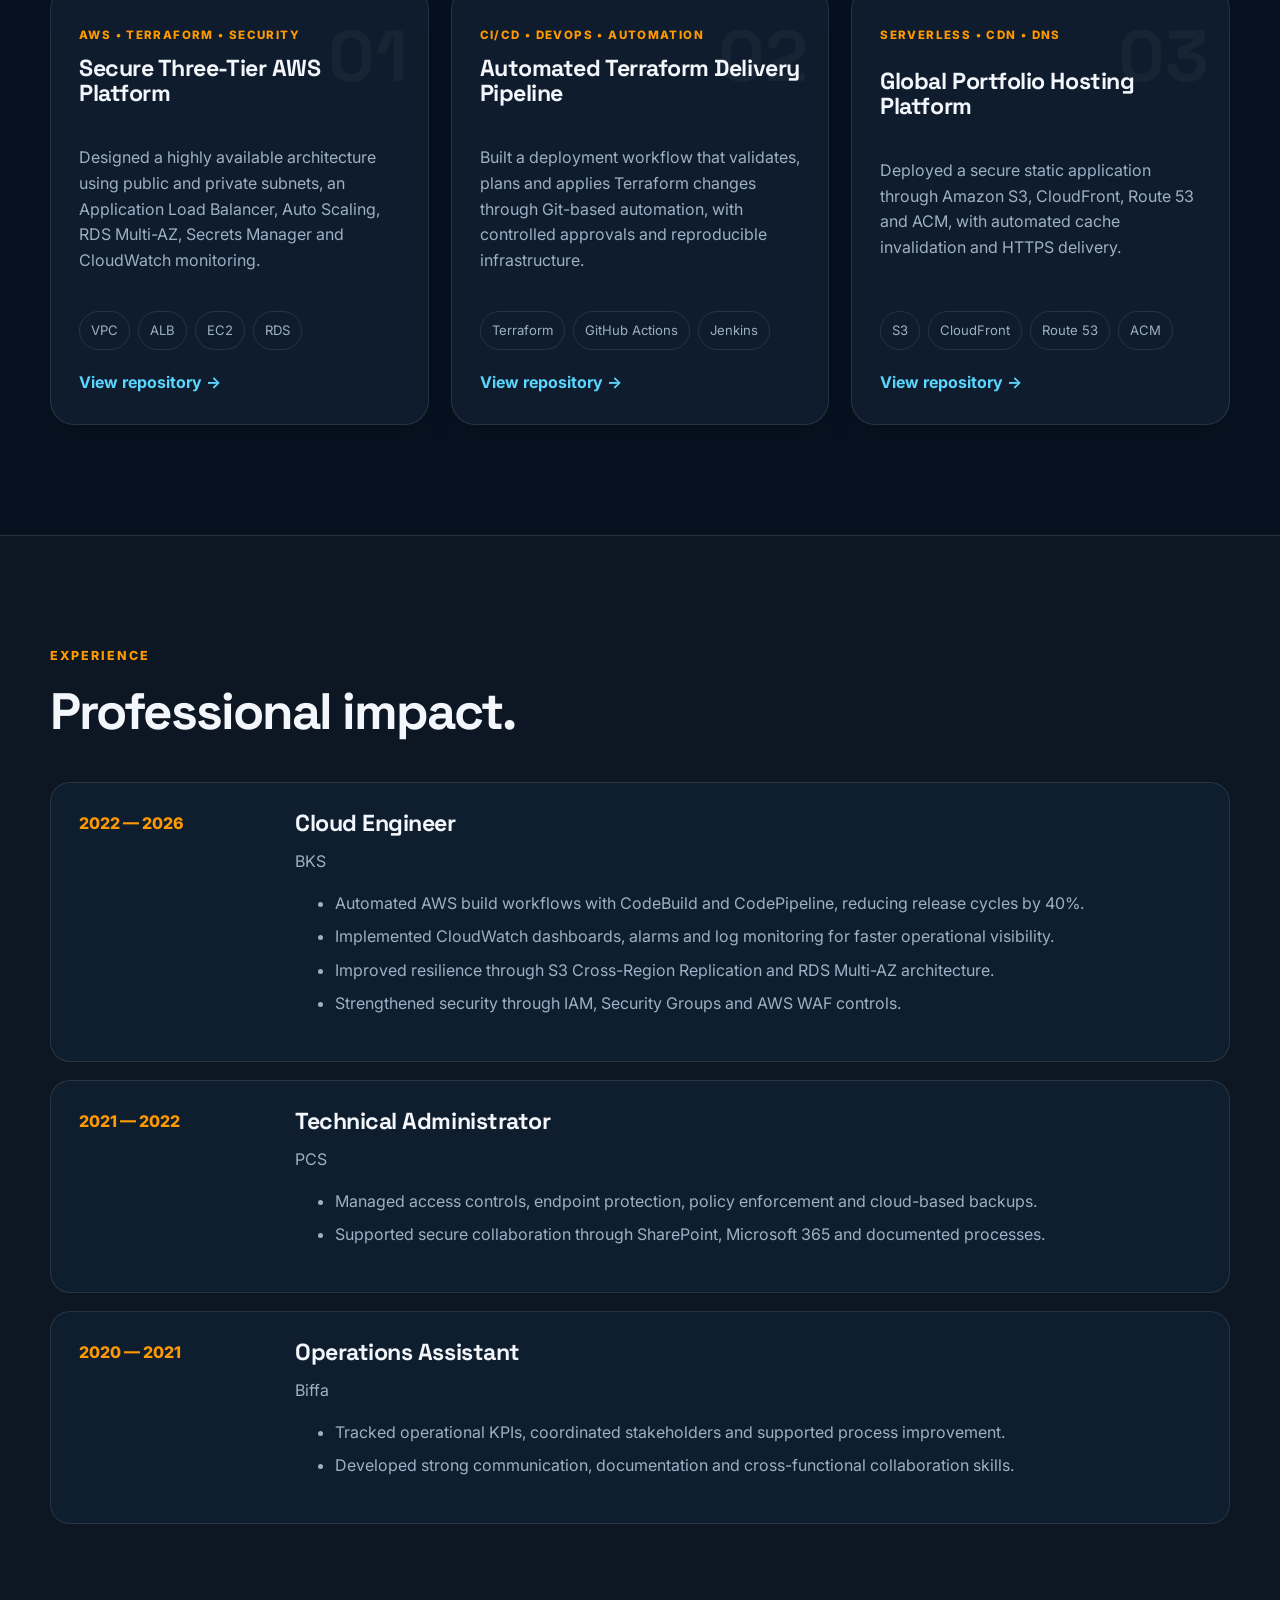
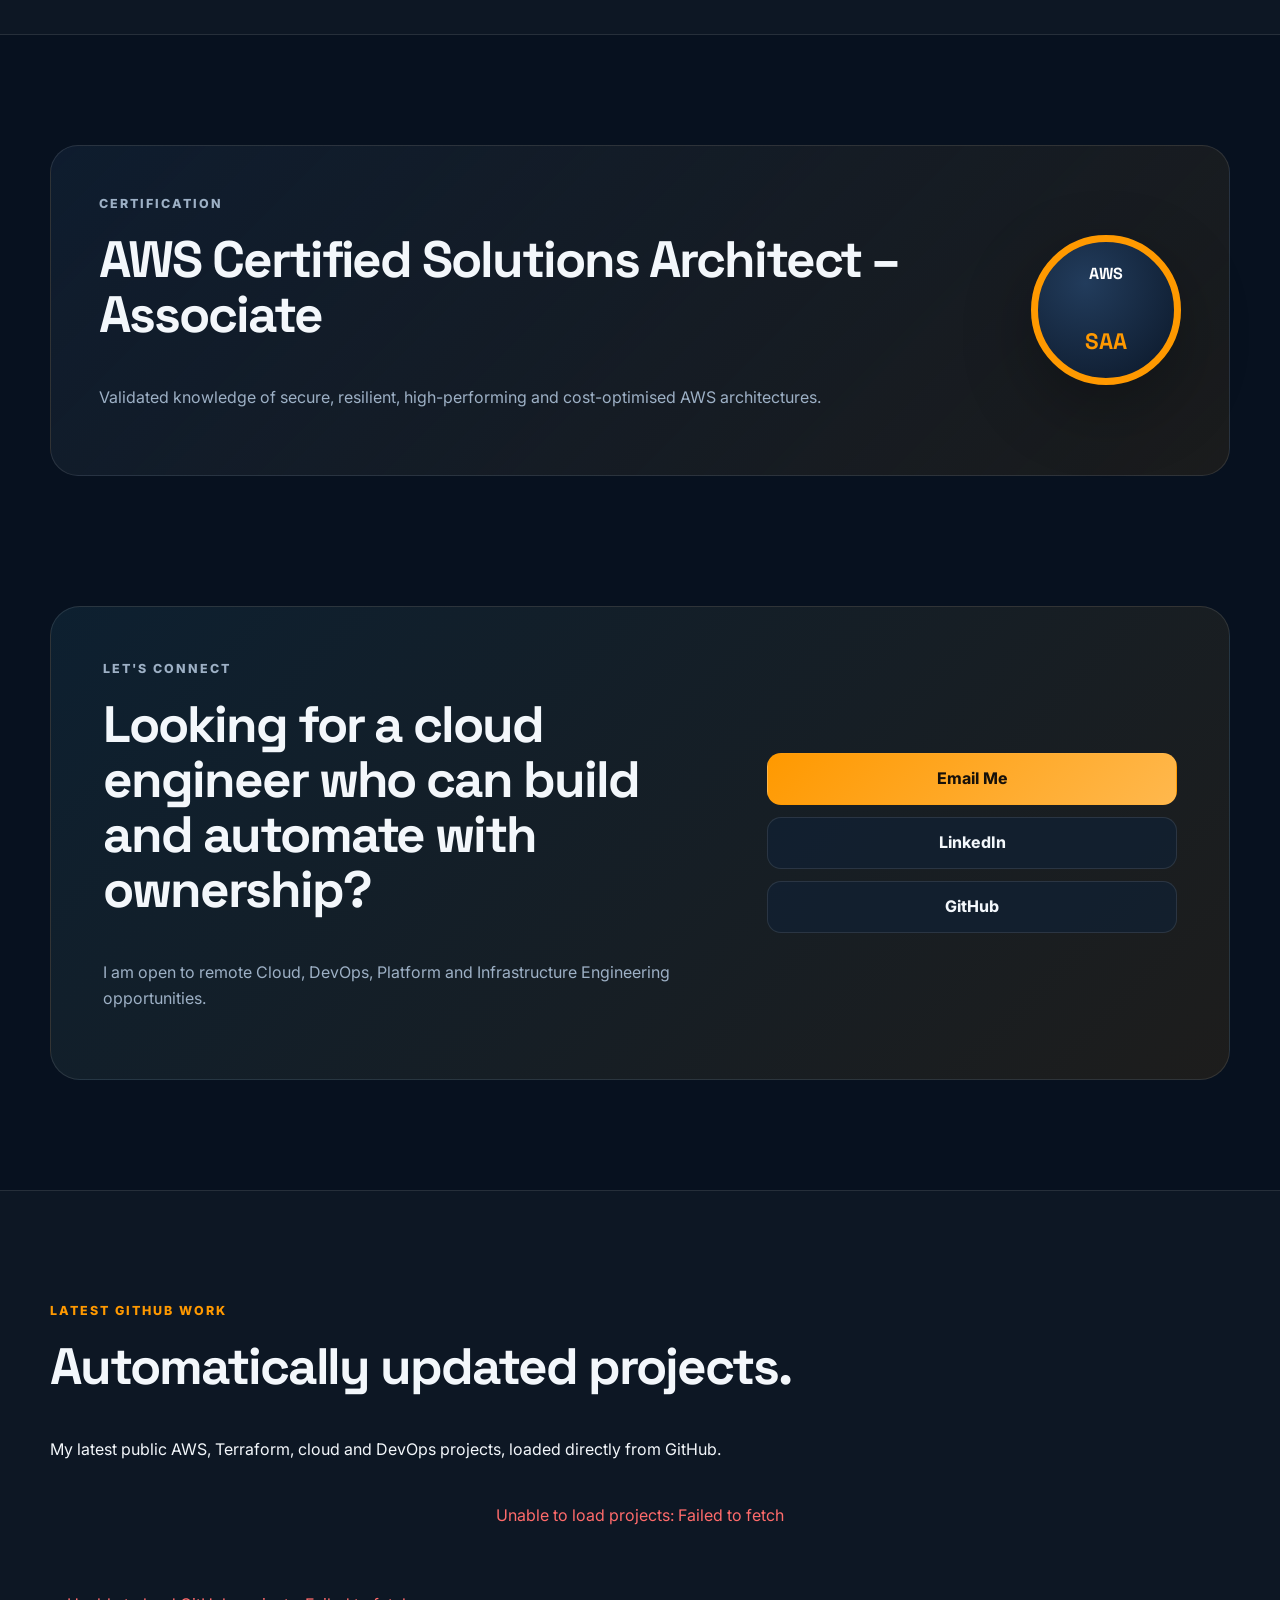
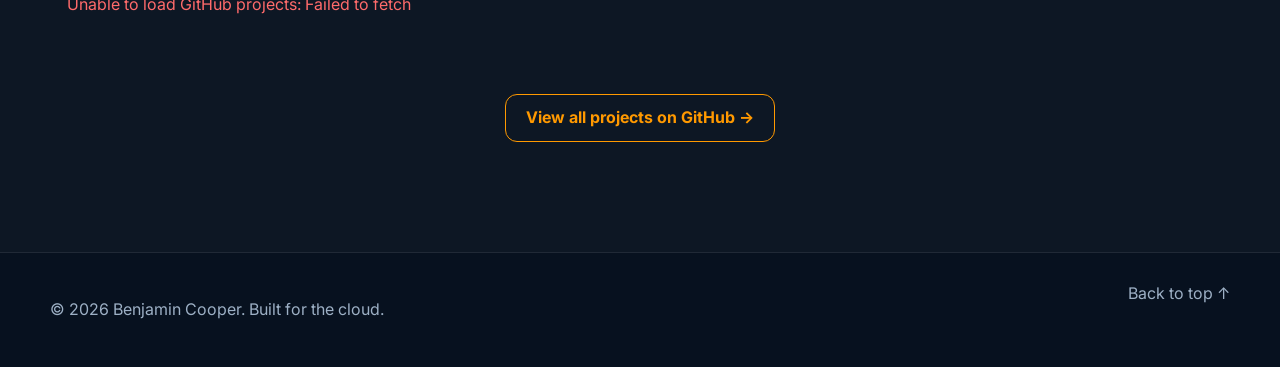
==== commit f38f5430: "first commit" ====
--- a/site/index.html
+++ b/site/index.html
@@ -155,7 +155,7 @@
 
     <div
       id="projects-grid"
-      class="projects-grid"
+      class="project-grid"
     ></div>
 
     <div class="github-profile-link">
--- a/site/styles.css
+++ b/site/styles.css
@@ -205,4 +205,46 @@
   .github-project-card {
     min-height: auto;
   }
+}
+
+.project-links{
+    display:flex;
+    gap:12px;
+    margin-top:auto;
+    flex-wrap:wrap;
+}
+
+.project-link{
+    display:inline-flex;
+    align-items:center;
+    gap:8px;
+    padding:10px 18px;
+    border-radius:10px;
+    text-decoration:none;
+    font-weight:700;
+    transition:.25s;
+}
+
+.project-link:first-child{
+    background:linear-gradient(135deg,var(--primary),var(--primary-2));
+    color:#111;
+}
+
+.project-link.secondary{
+    border:1px solid var(--line);
+    background:var(--surface);
+    color:var(--text);
+}
+
+.project-link:hover{
+    transform:translateY(-2px);
+}
+
+.project-card{
+    display:flex;
+    flex-direction:column;
+}
+
+.project-card p{
+    flex-grow:1;
 }
